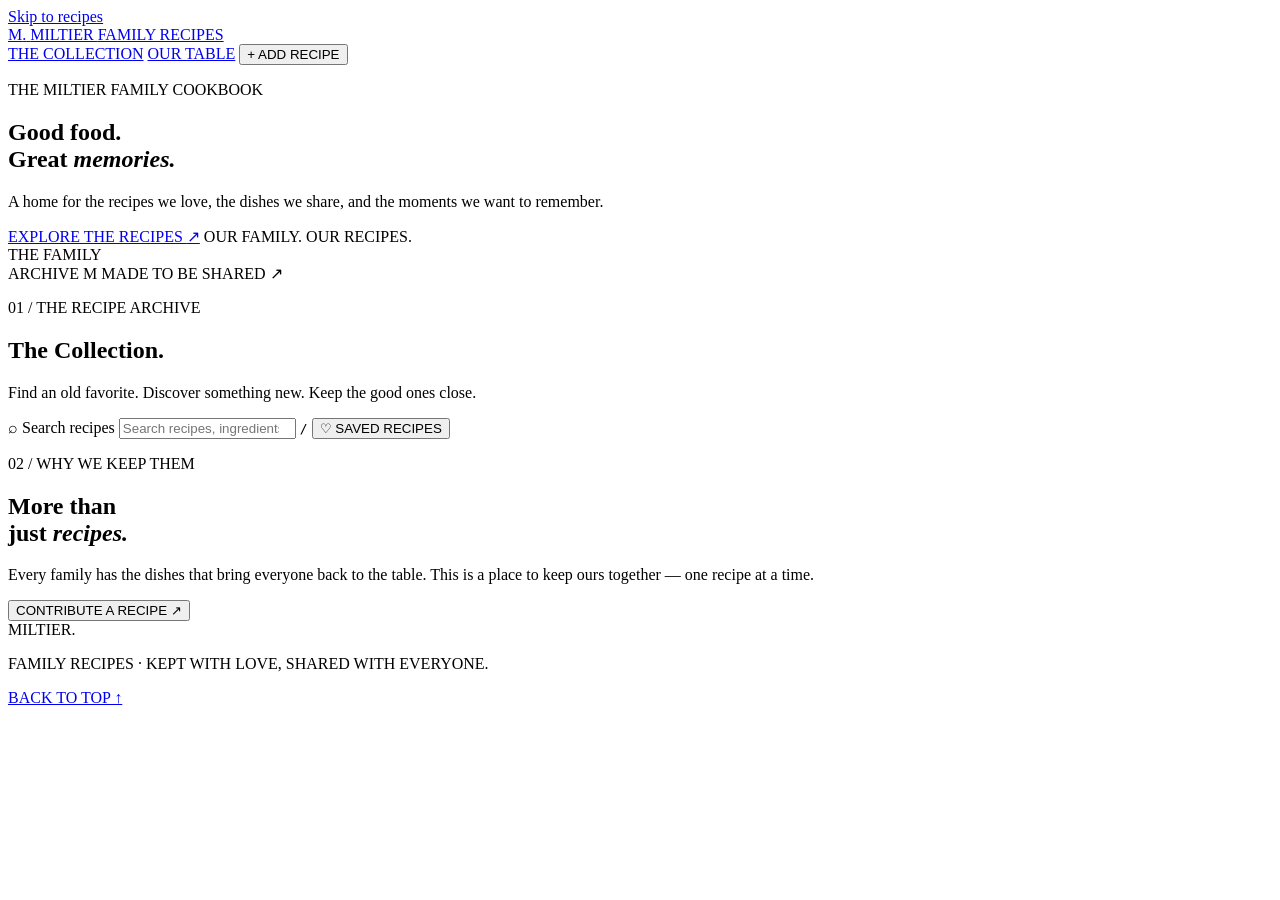
==== index.html @ 209c5bca "Add modern monochrome cookbook page" ====
<!doctype html>
<html lang="en">
<head>
  <meta charset="utf-8">
  <meta name="viewport" content="width=device-width, initial-scale=1">
  <meta name="theme-color" content="#ffffff">
  <meta name="description" content="Miltier Family Recipes — a home for the recipes worth keeping.">
  <title>Miltier Family Recipes</title>
  <link rel="icon" href="./favicon.svg" type="image/svg+xml">
  <link rel="stylesheet" href="./styles.css">
  <script src="./recipes.js" defer></script>
  <script src="./app.js" defer></script>
</head>
<body>
  <a class="skip-link" href="#collection">Skip to recipes</a>
  <header class="site-header">
    <a class="brand" href="#top" aria-label="Miltier Family Recipes home">
      <span class="brand-mark" aria-hidden="true">M<span class="brand-dot">.</span></span>
      <span class="brand-name">MILTIER <span>FAMILY RECIPES</span></span>
    </a>
    <nav aria-label="Main navigation" class="header-nav">
      <a href="#collection">THE COLLECTION</a>
      <a href="#about">OUR TABLE</a>
      <button class="button button-dark button-small" type="button" id="newRecipeButton">+ ADD RECIPE</button>
    </nav>
  </header>

  <main id="top">
    <section class="hero" aria-labelledby="heroTitle">
      <div class="hero-content">
        <p class="eyebrow"><span class="eyebrow-rule"></span> THE MILTIER FAMILY COOKBOOK</p>
        <h1 id="heroTitle">Good food.<br>Great <em>memories.</em></h1>
        <p class="hero-description">A home for the recipes we love, the dishes we share, and the moments we want to remember.</p>
        <div class="hero-actions">
          <a class="button button-dark" href="#collection">EXPLORE THE RECIPES <span aria-hidden="true">↗</span></a>
          <span class="hero-aside">OUR FAMILY. OUR RECIPES.</span>
        </div>
      </div>
      <div class="hero-art" aria-hidden="true">
        <span class="hero-art-top">THE FAMILY<br>ARCHIVE</span>
        <span class="hero-monogram">M</span>
        <span class="hero-art-bottom">MADE TO BE SHARED <span>↗</span></span>
      </div>
    </section>

    <section class="collection section-wrap" id="collection" aria-labelledby="collectionTitle">
      <div class="section-intro">
        <div>
          <p class="eyebrow">01 / THE RECIPE ARCHIVE</p>
          <h2 id="collectionTitle">The Collection<span class="heading-period">.</span></h2>
        </div>
        <p class="section-description">Find an old favorite. Discover something new. Keep the good ones close.</p>
      </div>
      <div class="collection-tools">
        <label class="search" for="recipeSearch">
          <span aria-hidden="true" class="search-icon">⌕</span>
          <span class="sr-only">Search recipes</span>
          <input id="recipeSearch" type="search" placeholder="Search recipes, ingredients, or family names…" autocomplete="off">
          <kbd class="search-hint" aria-hidden="true">/</kbd>
        </label>
        <button class="button button-outline" id="favoritesToggle" type="button" aria-pressed="false">♡ SAVED RECIPES</button>
      </div>
      <div class="filter-row">
        <div id="categoryFilters" class="category-filters" role="group" aria-label="Filter by category"></div>
        <p id="resultCount" class="result-count" aria-live="polite"></p>
      </div>
      <div id="recipeGrid" class="recipe-grid" aria-live="polite"></div>
      <div class="empty-state" id="emptyState" hidden>
        <span aria-hidden="true" class="empty-icon">✳</span>
        <h3 id="emptyTitle">The story starts here.</h3>
        <p id="emptyMessage">The collection is ready for your family's first recipe.</p>
        <button id="emptyAction" class="button button-dark" type="button">ADD A FAMILY RECIPE <span aria-hidden="true">↗</span></button>
      </div>
    </section>

    <section class="about" id="about" aria-labelledby="aboutTitle">
      <div class="section-wrap about-inner">
        <div><p class="eyebrow">02 / WHY WE KEEP THEM</p><h2 id="aboutTitle">More than<br>just <em>recipes.</em></h2></div>
        <div class="about-copy"><p>Every family has the dishes that bring everyone back to the table. This is a place to keep ours together — one recipe at a time.</p><button class="text-link" type="button" id="aboutAddButton">CONTRIBUTE A RECIPE <span aria-hidden="true">↗</span></button></div>
      </div>
    </section>
  </main>

  <footer class="site-footer">
    <div class="footer-brand">MILTIER<span>.</span></div>
    <p>FAMILY RECIPES · KEPT WITH LOVE, SHARED WITH EVERYONE.</p>
    <a href="#top">BACK TO TOP ↑</a>
  </footer>

  <dialog class="recipe-dialog" id="recipeDialog" aria-labelledby="detailTitle">
    <div class="dialog-shell">
      <div class="dialog-toolbar"><span class="eyebrow">FROM THE FAMILY COLLECTION</span><button class="icon-button" id="closeRecipeButton" type="button" aria-label="Close recipe">✕</button></div>
      <div id="recipeDetail"></div>
    </div>
  </dialog>

  <dialog class="recipe-dialog editor-dialog" id="editorDialog" aria-labelledby="editorTitle">
    <div class="dialog-shell">
      <div class="dialog-toolbar"><span class="eyebrow">ADD TO THE COLLECTION</span><button class="icon-button" id="closeEditorButton" type="button" aria-label="Close editor">✕</button></div>
      <div class="editor-heading">
        <h2 id="editorTitle">Your family recipe<span class="heading-period">.</span></h2>
        <p>Create a recipe draft on this device. Download the updated recipes.js file to add it to the website through GitHub.</p>
      </div>
      <form id="recipeForm" class="recipe-form">
        <div class="form-grid">
          <label class="field wide">RECIPE NAME <input name="title" required maxlength="120" placeholder="e.g. Sunday Pot Roast"></label>
          <label class="field">CATEGORY <select name="category" required>
            <option>Mains</option><option>Sides</option><option>Appetizers</option><option>Breakfast</option><option>Desserts</option><option>Holiday</option>
          </select></label>
          <label class="field">RECIPE FROM <input name="createdBy" placeholder="Who shared this?" required maxlength="100"></label>
          <label class="field">SERVINGS <input name="servings" type="number" min="1" max="1000" step="1" value="4" required></label>
          <label class="field">TIME <input name="time" maxlength="60" placeholder="e.g. 45 minutes"></label>
          <label class="field wide">FAMILY STORY (OPTIONAL) <textarea name="story" rows="3" placeholder="A memory about this recipe — only if you want to share one."></textarea></label>
          <label class="field wide">INGREDIENTS — ONE PER LINE <span class="field-help">Use quantity | unit | ingredient. Example: 0.5 | cup | sugar or 2 | | eggs. For “to taste,” leave quantity blank.</span><textarea name="ingredients" required rows="6" placeholder="1 | lb | ground beef&#10;0.5 | cup | breadcrumbs&#10;2 | | eggs"></textarea></label>
          <label class="field wide">DIRECTIONS — ONE STEP PER LINE <span class="field-help">Write steps without amounts so servings can scale.</span><textarea name="steps" required rows="5" placeholder="Preheat the oven.&#10;Mix the ingredients.&#10;Bake until done."></textarea></label>
          <label class="field wide">SWAPS (OPTIONAL, ONE PER LINE) <textarea name="swaps" rows="2"></textarea></label>
          <label class="field wide">EXTRAS (OPTIONAL, ONE PER LINE) <textarea name="extras" rows="2"></textarea></label>
          <label class="field wide">PAIRING IDEAS (OPTIONAL, ONE PER LINE) <textarea name="pairIdeas" rows="2"></textarea></label>
          <label class="field wide">TAGS (OPTIONAL, COMMA-SEPARATED) <input name="tags" placeholder="family, chicken, comfort-food"></label>
        </div>
        <p class="form-notice" id="editorStatus" role="status" aria-live="polite"></p>
        <div class="form-actions">
          <button class="button button-dark" type="submit">SAVE ON THIS DEVICE ↗</button>
          <button class="button button-outline" type="button" id="downloadRecipesButton">DOWNLOAD RECIPES.JS ↓</button>
        </div>
      </form>
    </div>
  </dialog>
</body>
</html>
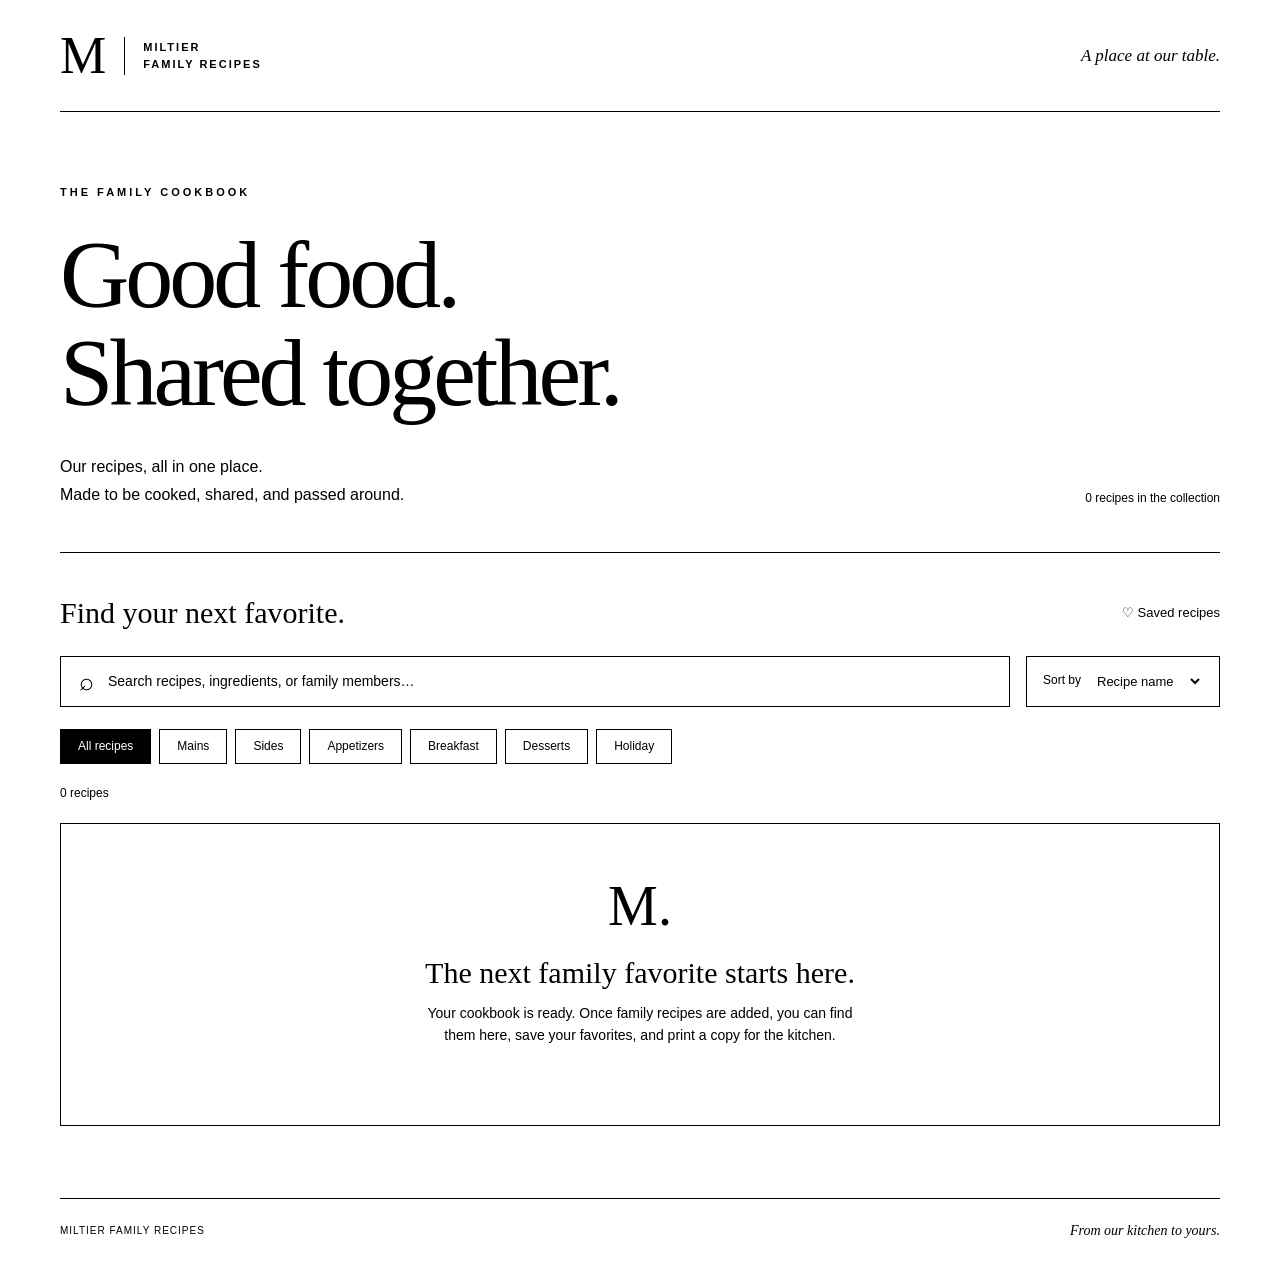
==== commit e7b4678c: "Add black-and-white cookbook and Google Apps Script source" ====
--- a/index.html
+++ b/index.html
@@ -2,129 +2,29 @@
 <html lang="en">
 <head>
   <meta charset="utf-8">
-  <meta name="viewport" content="width=device-width, initial-scale=1">
+  <meta name="viewport" content="width=device-width,initial-scale=1">
   <meta name="theme-color" content="#ffffff">
-  <meta name="description" content="Miltier Family Recipes — a home for the recipes worth keeping.">
+  <meta name="description" content="The Miltier family cookbook. Find, save, scale, and print the recipes you love.">
   <title>Miltier Family Recipes</title>
-  <link rel="icon" href="./favicon.svg" type="image/svg+xml">
-  <link rel="stylesheet" href="./styles.css">
-  <script src="./recipes.js" defer></script>
-  <script src="./app.js" defer></script>
+  <link rel="stylesheet" href="styles.css">
+  <script src="recipes.js" defer></script>
+  <script src="app.js" defer></script>
 </head>
 <body>
-  <a class="skip-link" href="#collection">Skip to recipes</a>
-  <header class="site-header">
-    <a class="brand" href="#top" aria-label="Miltier Family Recipes home">
-      <span class="brand-mark" aria-hidden="true">M<span class="brand-dot">.</span></span>
-      <span class="brand-name">MILTIER <span>FAMILY RECIPES</span></span>
-    </a>
-    <nav aria-label="Main navigation" class="header-nav">
-      <a href="#collection">THE COLLECTION</a>
-      <a href="#about">OUR TABLE</a>
-      <button class="button button-dark button-small" type="button" id="newRecipeButton">+ ADD RECIPE</button>
-    </nav>
-  </header>
-
-  <main id="top">
-    <section class="hero" aria-labelledby="heroTitle">
-      <div class="hero-content">
-        <p class="eyebrow"><span class="eyebrow-rule"></span> THE MILTIER FAMILY COOKBOOK</p>
-        <h1 id="heroTitle">Good food.<br>Great <em>memories.</em></h1>
-        <p class="hero-description">A home for the recipes we love, the dishes we share, and the moments we want to remember.</p>
-        <div class="hero-actions">
-          <a class="button button-dark" href="#collection">EXPLORE THE RECIPES <span aria-hidden="true">↗</span></a>
-          <span class="hero-aside">OUR FAMILY. OUR RECIPES.</span>
-        </div>
-      </div>
-      <div class="hero-art" aria-hidden="true">
-        <span class="hero-art-top">THE FAMILY<br>ARCHIVE</span>
-        <span class="hero-monogram">M</span>
-        <span class="hero-art-bottom">MADE TO BE SHARED <span>↗</span></span>
-      </div>
-    </section>
-
-    <section class="collection section-wrap" id="collection" aria-labelledby="collectionTitle">
-      <div class="section-intro">
-        <div>
-          <p class="eyebrow">01 / THE RECIPE ARCHIVE</p>
-          <h2 id="collectionTitle">The Collection<span class="heading-period">.</span></h2>
-        </div>
-        <p class="section-description">Find an old favorite. Discover something new. Keep the good ones close.</p>
-      </div>
-      <div class="collection-tools">
-        <label class="search" for="recipeSearch">
-          <span aria-hidden="true" class="search-icon">⌕</span>
-          <span class="sr-only">Search recipes</span>
-          <input id="recipeSearch" type="search" placeholder="Search recipes, ingredients, or family names…" autocomplete="off">
-          <kbd class="search-hint" aria-hidden="true">/</kbd>
-        </label>
-        <button class="button button-outline" id="favoritesToggle" type="button" aria-pressed="false">♡ SAVED RECIPES</button>
-      </div>
-      <div class="filter-row">
-        <div id="categoryFilters" class="category-filters" role="group" aria-label="Filter by category"></div>
-        <p id="resultCount" class="result-count" aria-live="polite"></p>
-      </div>
-      <div id="recipeGrid" class="recipe-grid" aria-live="polite"></div>
-      <div class="empty-state" id="emptyState" hidden>
-        <span aria-hidden="true" class="empty-icon">✳</span>
-        <h3 id="emptyTitle">The story starts here.</h3>
-        <p id="emptyMessage">The collection is ready for your family's first recipe.</p>
-        <button id="emptyAction" class="button button-dark" type="button">ADD A FAMILY RECIPE <span aria-hidden="true">↗</span></button>
-      </div>
-    </section>
-
-    <section class="about" id="about" aria-labelledby="aboutTitle">
-      <div class="section-wrap about-inner">
-        <div><p class="eyebrow">02 / WHY WE KEEP THEM</p><h2 id="aboutTitle">More than<br>just <em>recipes.</em></h2></div>
-        <div class="about-copy"><p>Every family has the dishes that bring everyone back to the table. This is a place to keep ours together — one recipe at a time.</p><button class="text-link" type="button" id="aboutAddButton">CONTRIBUTE A RECIPE <span aria-hidden="true">↗</span></button></div>
-      </div>
+  <a class="skip" href="#recipes">Skip to recipes</a>
+  <header class="site-header"><a class="brand" href="./" aria-label="Miltier Family Recipes home">M<span class="brand-rule"></span><span>MILTIER<br>FAMILY RECIPES</span></a><span class="header-note">A place at our table.</span></header>
+  <main>
+    <section class="intro" aria-labelledby="page-title"><p class="eyebrow">THE FAMILY COOKBOOK</p><h1 id="page-title">Good food.<br>Shared together.</h1><div class="intro-bottom"><p>Our recipes, all in one place.<br>Made to be cooked, shared, and passed around.</p><span class="collection-count" id="total-count">0 recipes in the collection</span></div></section>
+    <section id="recipes" class="collection" aria-label="Recipe collection">
+      <div class="collection-heading"><h2>Find your next favorite.</h2><button id="favorites" class="text-button" aria-pressed="false">♡ Saved recipes</button></div>
+      <div class="search-row"><label class="search"><span aria-hidden="true">⌕</span><span class="sr-only">Search recipes, ingredients, or family members</span><input id="search" type="search" placeholder="Search recipes, ingredients, or family members…" autocomplete="off"></label><label class="sort"><span>Sort by</span><select id="sort"><option value="title">Recipe name</option><option value="source">Family member</option></select></label></div>
+      <div class="categories" role="group" aria-label="Filter by category"></div>
+      <p id="result-count" class="result-count" role="status" aria-live="polite"></p>
+      <div id="recipe-grid" class="recipe-grid"></div>
+      <div id="empty" class="empty" hidden><span class="empty-mark" aria-hidden="true">M.</span><h3 id="empty-title"></h3><p id="empty-message"></p><button id="clear-filters" class="button" hidden>Clear filters</button></div>
     </section>
   </main>
-
-  <footer class="site-footer">
-    <div class="footer-brand">MILTIER<span>.</span></div>
-    <p>FAMILY RECIPES · KEPT WITH LOVE, SHARED WITH EVERYONE.</p>
-    <a href="#top">BACK TO TOP ↑</a>
-  </footer>
-
-  <dialog class="recipe-dialog" id="recipeDialog" aria-labelledby="detailTitle">
-    <div class="dialog-shell">
-      <div class="dialog-toolbar"><span class="eyebrow">FROM THE FAMILY COLLECTION</span><button class="icon-button" id="closeRecipeButton" type="button" aria-label="Close recipe">✕</button></div>
-      <div id="recipeDetail"></div>
-    </div>
-  </dialog>
-
-  <dialog class="recipe-dialog editor-dialog" id="editorDialog" aria-labelledby="editorTitle">
-    <div class="dialog-shell">
-      <div class="dialog-toolbar"><span class="eyebrow">ADD TO THE COLLECTION</span><button class="icon-button" id="closeEditorButton" type="button" aria-label="Close editor">✕</button></div>
-      <div class="editor-heading">
-        <h2 id="editorTitle">Your family recipe<span class="heading-period">.</span></h2>
-        <p>Create a recipe draft on this device. Download the updated recipes.js file to add it to the website through GitHub.</p>
-      </div>
-      <form id="recipeForm" class="recipe-form">
-        <div class="form-grid">
-          <label class="field wide">RECIPE NAME <input name="title" required maxlength="120" placeholder="e.g. Sunday Pot Roast"></label>
-          <label class="field">CATEGORY <select name="category" required>
-            <option>Mains</option><option>Sides</option><option>Appetizers</option><option>Breakfast</option><option>Desserts</option><option>Holiday</option>
-          </select></label>
-          <label class="field">RECIPE FROM <input name="createdBy" placeholder="Who shared this?" required maxlength="100"></label>
-          <label class="field">SERVINGS <input name="servings" type="number" min="1" max="1000" step="1" value="4" required></label>
-          <label class="field">TIME <input name="time" maxlength="60" placeholder="e.g. 45 minutes"></label>
-          <label class="field wide">FAMILY STORY (OPTIONAL) <textarea name="story" rows="3" placeholder="A memory about this recipe — only if you want to share one."></textarea></label>
-          <label class="field wide">INGREDIENTS — ONE PER LINE <span class="field-help">Use quantity | unit | ingredient. Example: 0.5 | cup | sugar or 2 | | eggs. For “to taste,” leave quantity blank.</span><textarea name="ingredients" required rows="6" placeholder="1 | lb | ground beef&#10;0.5 | cup | breadcrumbs&#10;2 | | eggs"></textarea></label>
-          <label class="field wide">DIRECTIONS — ONE STEP PER LINE <span class="field-help">Write steps without amounts so servings can scale.</span><textarea name="steps" required rows="5" placeholder="Preheat the oven.&#10;Mix the ingredients.&#10;Bake until done."></textarea></label>
-          <label class="field wide">SWAPS (OPTIONAL, ONE PER LINE) <textarea name="swaps" rows="2"></textarea></label>
-          <label class="field wide">EXTRAS (OPTIONAL, ONE PER LINE) <textarea name="extras" rows="2"></textarea></label>
-          <label class="field wide">PAIRING IDEAS (OPTIONAL, ONE PER LINE) <textarea name="pairIdeas" rows="2"></textarea></label>
-          <label class="field wide">TAGS (OPTIONAL, COMMA-SEPARATED) <input name="tags" placeholder="family, chicken, comfort-food"></label>
-        </div>
-        <p class="form-notice" id="editorStatus" role="status" aria-live="polite"></p>
-        <div class="form-actions">
-          <button class="button button-dark" type="submit">SAVE ON THIS DEVICE ↗</button>
-          <button class="button button-outline" type="button" id="downloadRecipesButton">DOWNLOAD RECIPES.JS ↓</button>
-        </div>
-      </form>
-    </div>
-  </dialog>
+  <footer><span>MILTIER FAMILY RECIPES</span><span>From our kitchen to yours.</span></footer>
+  <dialog id="recipe-dialog" aria-labelledby="recipe-title"><div class="dialog-toolbar"><button id="close-recipe" class="text-button">← Back to recipes</button><button id="print-recipe" class="button">Print recipe</button></div><article id="recipe-detail"></article></dialog>
 </body>
-</html>+</html>
--- a/styles.css
+++ b/styles.css
@@ -0,0 +1,4 @@
+*{box-sizing:border-box}html{scroll-behavior:smooth}body{margin:0;background:#fff;color:#000;font-family:Arial,Helvetica,sans-serif;font-size:16px;line-height:1.6}button,input,select{font:inherit;color:inherit}button,a,input,select{-webkit-tap-highlight-color:transparent}button{cursor:pointer}a{color:inherit}button:focus-visible,a:focus-visible,input:focus-visible,select:focus-visible{outline:2px solid #000;outline-offset:5px}button{background:#fff}button:disabled{cursor:default}button:hover{ text-decoration:underline}h1,h2,h3,p{margin-top:0}.site-header,main,footer{width:min(1160px,calc(100% - 80px));margin:auto}.site-header{min-height:112px;display:flex;align-items:center;justify-content:space-between;border-bottom:1px solid #000}.brand{display:flex;align-items:center;gap:18px;text-decoration:none;font:52px Georgia,serif}.brand span:last-child{font:700 11px/1.5 Arial,sans-serif;letter-spacing:2px}.brand-rule{height:38px;width:1px;background:#000}.header-note{font:italic 17px Georgia,serif}.intro{padding:72px 0 44px;border-bottom:1px solid #000}.eyebrow{font-size:11px;letter-spacing:3px;font-weight:700;margin-bottom:24px}h1{font:clamp(54px,7.7vw,96px)/1.02 Georgia,'Times New Roman',serif;letter-spacing:-4px;margin-bottom:32px}.intro-bottom{display:flex;align-items:end;justify-content:space-between;gap:24px}.intro-bottom p{margin:0;line-height:1.7}.collection-count{font-size:12px;white-space:nowrap}.collection{padding:42px 0 72px;scroll-margin-top:24px}.collection-heading{display:flex;justify-content:space-between;gap:20px;align-items:center;margin-bottom:24px}h2{font:30px/1.2 Georgia,serif;margin:0}.text-button{border:0;padding:8px 0;font-size:13px}.text-button[aria-pressed=true]{font-weight:700;text-decoration:underline}.search-row{display:flex;gap:16px}.search{border:1px solid #000;display:flex;align-items:center;flex:1;gap:12px;padding:12px 18px}.search>span:first-child{font-size:25px;line-height:1}.search input{border:0;background:#fff;width:100%;min-width:0;font-size:14px;outline-offset:1px}.search input::placeholder{color:#000;opacity:1}.sort{display:flex;gap:12px;align-items:center;border:1px solid #000;padding:8px 16px;font-size:12px}.sort select{border:0;background:#fff;font-size:13px;max-width:160px}.categories{display:flex;flex-wrap:wrap;gap:8px;margin:22px 0 20px}.category{border:1px solid #000;border-radius:0;padding:7px 17px;font-size:12px}.category[aria-pressed=true]{background:#000;color:#fff}.result-count{font-size:12px;margin:20px 0}.recipe-grid{display:grid;grid-template-columns:repeat(3,minmax(0,1fr));gap:22px}.recipe-card{border:1px solid #000;display:flex;flex-direction:column;min-height:250px;padding:24px;position:relative}.card-category{font-size:10px;letter-spacing:2px;text-transform:uppercase;margin-bottom:22px;padding-right:32px}.recipe-card h3{font:28px/1.15 Georgia,serif;margin-bottom:12px}.card-open{border:0;padding:0;background:none;text-align:left;font:inherit}.card-open:after{content:'';position:absolute;inset:0}.card-source{font-size:13px;margin-bottom:30px}.card-meta{border-top:1px solid #000;padding-top:14px;display:flex;justify-content:space-between;gap:12px;margin-top:auto;font-size:11px}.save{position:absolute;right:18px;top:16px;z-index:1;border:0;font-size:24px;padding:0 6px;line-height:1.5}.empty{border:1px solid #000;text-align:center;padding:50px 24px 58px}.empty-mark{display:block;font:56px Georgia,serif;margin-bottom:18px}.empty h3{font:30px Georgia,serif;margin-bottom:12px}.empty p{max-width:440px;margin:0 auto 20px;font-size:14px}.button{background:#000;color:#fff;border:1px solid #000;padding:10px 20px;font-size:13px}.button:hover{background:#fff;color:#000}.empty[hidden],[hidden]{display:none!important}footer{border-top:1px solid #000;padding:24px 0 36px;display:flex;justify-content:space-between;gap:20px;font-size:10px;letter-spacing:1px}footer span:last-child{font:italic 14px Georgia,serif;letter-spacing:0}.sr-only{position:absolute;width:1px;height:1px;padding:0;overflow:hidden;clip:rect(0,0,0,0)}.skip{position:absolute;top:-80px;left:20px;background:#fff;padding:12px;z-index:5}.skip:focus{top:10px}dialog{width:min(900px,calc(100% - 32px));max-height:calc(100dvh - 32px);padding:32px 44px 44px;border:1px solid #000;color:#000;background:#fff}dialog::backdrop{background:rgb(0 0 0 / 65%)}body:has(dialog[open]){overflow:hidden}.dialog-toolbar{display:flex;align-items:center;justify-content:space-between;gap:16px;border-bottom:1px solid #000;padding-bottom:18px;margin-bottom:32px}.detail-title{font:44px/1.1 Georgia,serif;margin:12px 0 18px}.detail-meta{font-size:13px}.story{border-top:1px solid #000;padding-top:20px;white-space:pre-line}.serving-control{display:flex;gap:14px;align-items:center;margin:25px 0;font-size:14px}.serving-control input{width:76px;border:1px solid #000;padding:6px 8px;background:#fff}.recipe-columns{display:grid;grid-template-columns:1fr 1.5fr;gap:40px;border-top:1px solid #000;padding-top:24px}.recipe-columns h3,.detail-extras h3{font:24px Georgia,serif}.ingredients{list-style:none;padding:0}.ingredients li{border-bottom:1px solid #000;padding:10px 0;font-size:14px}.directions{padding-left:22px;font-size:14px}.directions li{padding-left:7px;margin-bottom:18px;white-space:pre-line}.detail-extras{border-top:1px solid #000;margin-top:24px;padding-top:24px;font-size:14px}.detail-extras h3{margin-bottom:12px}.detail-extras ul{padding-left:20px}.print-servings{display:none}
+@media(max-width:760px){.site-header,main,footer{width:calc(100% - 40px)}.site-header{min-height:90px}.header-note{font-size:14px}.intro{padding-top:48px}h1{letter-spacing:-2px}.intro-bottom{align-items:start;flex-direction:column;gap:20px}.collection-heading{align-items:start}h2{font-size:26px}.search-row{flex-direction:column}.sort{align-self:flex-start}.recipe-grid{grid-template-columns:repeat(2,minmax(0,1fr))}.recipe-card{padding:20px}.recipe-card h3{font-size:25px}dialog{padding:20px}.recipe-columns{grid-template-columns:1fr;gap:20px}.detail-title{font-size:36px}}
+@media(max-width:460px){.header-note{display:none}.recipe-grid{grid-template-columns:1fr}.collection-heading{flex-direction:column;gap:8px}.category{padding:7px 12px}.brand{font-size:44px}footer{flex-direction:column;gap:8px}.dialog-toolbar .button{padding:9px 12px}.intro-bottom p{font-size:14px}}
+@media print{@page{margin:0.65in}html,body{background:#fff!important;color:#000!important;font-size:11pt}body>*{display:none!important}body>dialog[open]{display:block!important;position:static;width:100%;max-width:none;height:auto;max-height:none;margin:0;padding:0;border:0;overflow:visible}dialog::backdrop{display:none}.dialog-toolbar,.serving-control{display:none!important}.print-servings{display:block;font-size:10pt}.detail-title{font-size:28pt}.detail-meta,.ingredients li,.directions,.detail-extras{font-size:10pt}.recipe-columns{grid-template-columns:1fr 1.6fr;gap:24pt}.recipe-columns h3,.detail-extras h3{font-size:16pt}h2,h3{break-after:avoid}.ingredients li,.directions li{break-inside:avoid}a{color:#000;text-decoration:none}}
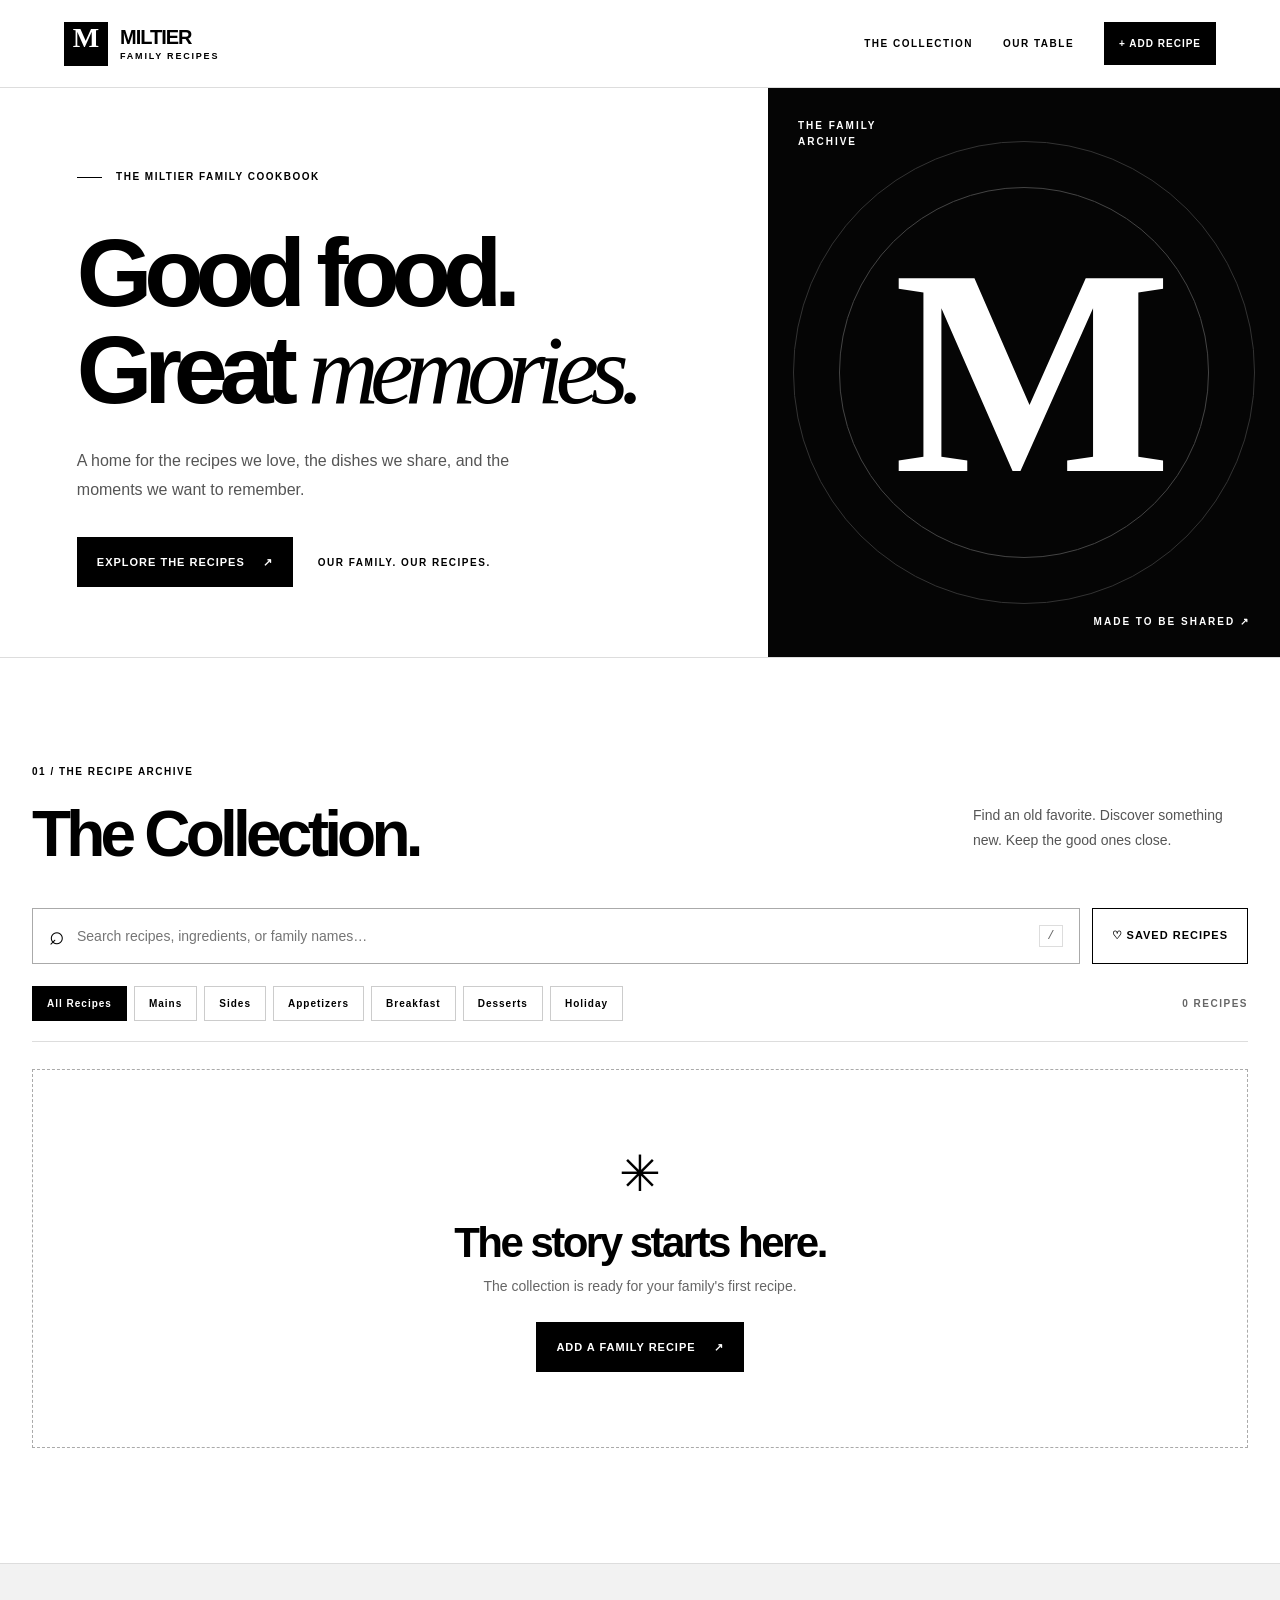
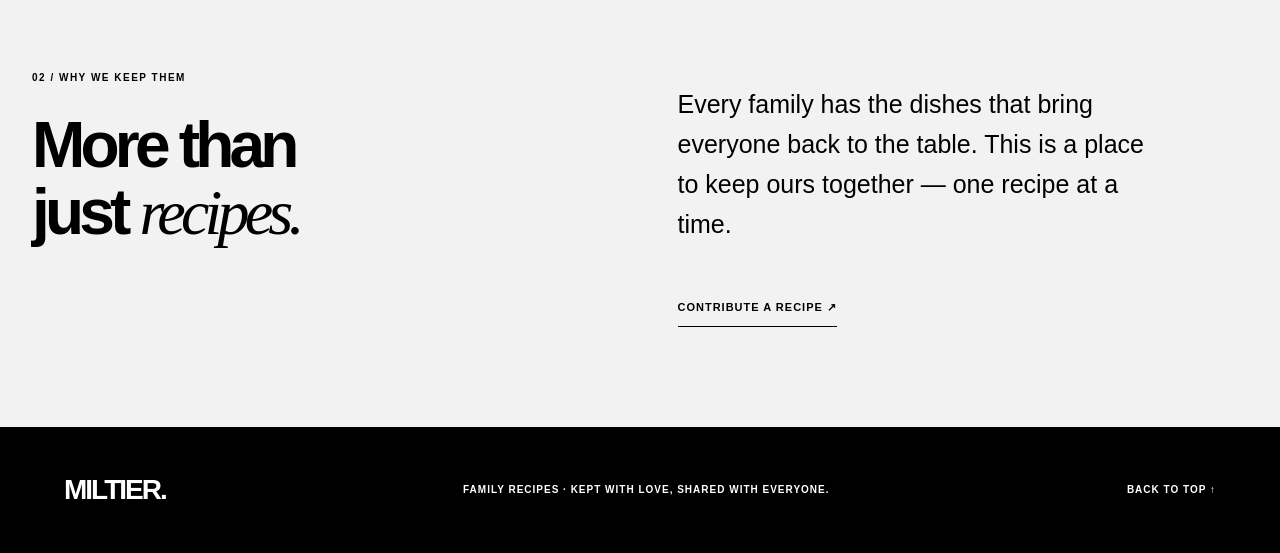
==== commit f176e7b2: "Merge df7ceb152739e57639902450a64b398d3fc3e8f6 into 39e210658732ae964e86a1f6d4d0176972f735c7" ====
--- a/index.html
+++ b/index.html
@@ -2,29 +2,129 @@
 <html lang="en">
 <head>
   <meta charset="utf-8">
-  <meta name="viewport" content="width=device-width,initial-scale=1">
+  <meta name="viewport" content="width=device-width, initial-scale=1">
   <meta name="theme-color" content="#ffffff">
-  <meta name="description" content="The Miltier family cookbook. Find, save, scale, and print the recipes you love.">
+  <meta name="description" content="Miltier Family Recipes — a home for the recipes worth keeping.">
   <title>Miltier Family Recipes</title>
-  <link rel="stylesheet" href="styles.css">
-  <script src="recipes.js" defer></script>
-  <script src="app.js" defer></script>
+  <link rel="icon" href="./favicon.svg" type="image/svg+xml">
+  <link rel="stylesheet" href="./styles.css">
+  <script src="./recipes.js" defer></script>
+  <script src="./app.js" defer></script>
 </head>
 <body>
-  <a class="skip" href="#recipes">Skip to recipes</a>
-  <header class="site-header"><a class="brand" href="./" aria-label="Miltier Family Recipes home">M<span class="brand-rule"></span><span>MILTIER<br>FAMILY RECIPES</span></a><span class="header-note">A place at our table.</span></header>
-  <main>
-    <section class="intro" aria-labelledby="page-title"><p class="eyebrow">THE FAMILY COOKBOOK</p><h1 id="page-title">Good food.<br>Shared together.</h1><div class="intro-bottom"><p>Our recipes, all in one place.<br>Made to be cooked, shared, and passed around.</p><span class="collection-count" id="total-count">0 recipes in the collection</span></div></section>
-    <section id="recipes" class="collection" aria-label="Recipe collection">
-      <div class="collection-heading"><h2>Find your next favorite.</h2><button id="favorites" class="text-button" aria-pressed="false">♡ Saved recipes</button></div>
-      <div class="search-row"><label class="search"><span aria-hidden="true">⌕</span><span class="sr-only">Search recipes, ingredients, or family members</span><input id="search" type="search" placeholder="Search recipes, ingredients, or family members…" autocomplete="off"></label><label class="sort"><span>Sort by</span><select id="sort"><option value="title">Recipe name</option><option value="source">Family member</option></select></label></div>
-      <div class="categories" role="group" aria-label="Filter by category"></div>
-      <p id="result-count" class="result-count" role="status" aria-live="polite"></p>
-      <div id="recipe-grid" class="recipe-grid"></div>
-      <div id="empty" class="empty" hidden><span class="empty-mark" aria-hidden="true">M.</span><h3 id="empty-title"></h3><p id="empty-message"></p><button id="clear-filters" class="button" hidden>Clear filters</button></div>
+  <a class="skip-link" href="#collection">Skip to recipes</a>
+  <header class="site-header">
+    <a class="brand" href="#top" aria-label="Miltier Family Recipes home">
+      <span class="brand-mark" aria-hidden="true">M<span class="brand-dot">.</span></span>
+      <span class="brand-name">MILTIER <span>FAMILY RECIPES</span></span>
+    </a>
+    <nav aria-label="Main navigation" class="header-nav">
+      <a href="#collection">THE COLLECTION</a>
+      <a href="#about">OUR TABLE</a>
+      <button class="button button-dark button-small" type="button" id="newRecipeButton">+ ADD RECIPE</button>
+    </nav>
+  </header>
+
+  <main id="top">
+    <section class="hero" aria-labelledby="heroTitle">
+      <div class="hero-content">
+        <p class="eyebrow"><span class="eyebrow-rule"></span> THE MILTIER FAMILY COOKBOOK</p>
+        <h1 id="heroTitle">Good food.<br>Great <em>memories.</em></h1>
+        <p class="hero-description">A home for the recipes we love, the dishes we share, and the moments we want to remember.</p>
+        <div class="hero-actions">
+          <a class="button button-dark" href="#collection">EXPLORE THE RECIPES <span aria-hidden="true">↗</span></a>
+          <span class="hero-aside">OUR FAMILY. OUR RECIPES.</span>
+        </div>
+      </div>
+      <div class="hero-art" aria-hidden="true">
+        <span class="hero-art-top">THE FAMILY<br>ARCHIVE</span>
+        <span class="hero-monogram">M</span>
+        <span class="hero-art-bottom">MADE TO BE SHARED <span>↗</span></span>
+      </div>
+    </section>
+
+    <section class="collection section-wrap" id="collection" aria-labelledby="collectionTitle">
+      <div class="section-intro">
+        <div>
+          <p class="eyebrow">01 / THE RECIPE ARCHIVE</p>
+          <h2 id="collectionTitle">The Collection<span class="heading-period">.</span></h2>
+        </div>
+        <p class="section-description">Find an old favorite. Discover something new. Keep the good ones close.</p>
+      </div>
+      <div class="collection-tools">
+        <label class="search" for="recipeSearch">
+          <span aria-hidden="true" class="search-icon">⌕</span>
+          <span class="sr-only">Search recipes</span>
+          <input id="recipeSearch" type="search" placeholder="Search recipes, ingredients, or family names…" autocomplete="off">
+          <kbd class="search-hint" aria-hidden="true">/</kbd>
+        </label>
+        <button class="button button-outline" id="favoritesToggle" type="button" aria-pressed="false">♡ SAVED RECIPES</button>
+      </div>
+      <div class="filter-row">
+        <div id="categoryFilters" class="category-filters" role="group" aria-label="Filter by category"></div>
+        <p id="resultCount" class="result-count" aria-live="polite"></p>
+      </div>
+      <div id="recipeGrid" class="recipe-grid" aria-live="polite"></div>
+      <div class="empty-state" id="emptyState" hidden>
+        <span aria-hidden="true" class="empty-icon">✳</span>
+        <h3 id="emptyTitle">The story starts here.</h3>
+        <p id="emptyMessage">The collection is ready for your family's first recipe.</p>
+        <button id="emptyAction" class="button button-dark" type="button">ADD A FAMILY RECIPE <span aria-hidden="true">↗</span></button>
+      </div>
+    </section>
+
+    <section class="about" id="about" aria-labelledby="aboutTitle">
+      <div class="section-wrap about-inner">
+        <div><p class="eyebrow">02 / WHY WE KEEP THEM</p><h2 id="aboutTitle">More than<br>just <em>recipes.</em></h2></div>
+        <div class="about-copy"><p>Every family has the dishes that bring everyone back to the table. This is a place to keep ours together — one recipe at a time.</p><button class="text-link" type="button" id="aboutAddButton">CONTRIBUTE A RECIPE <span aria-hidden="true">↗</span></button></div>
+      </div>
     </section>
   </main>
-  <footer><span>MILTIER FAMILY RECIPES</span><span>From our kitchen to yours.</span></footer>
-  <dialog id="recipe-dialog" aria-labelledby="recipe-title"><div class="dialog-toolbar"><button id="close-recipe" class="text-button">← Back to recipes</button><button id="print-recipe" class="button">Print recipe</button></div><article id="recipe-detail"></article></dialog>
+
+  <footer class="site-footer">
+    <div class="footer-brand">MILTIER<span>.</span></div>
+    <p>FAMILY RECIPES · KEPT WITH LOVE, SHARED WITH EVERYONE.</p>
+    <a href="#top">BACK TO TOP ↑</a>
+  </footer>
+
+  <dialog class="recipe-dialog" id="recipeDialog" aria-labelledby="detailTitle">
+    <div class="dialog-shell">
+      <div class="dialog-toolbar"><span class="eyebrow">FROM THE FAMILY COLLECTION</span><button class="icon-button" id="closeRecipeButton" type="button" aria-label="Close recipe">✕</button></div>
+      <div id="recipeDetail"></div>
+    </div>
+  </dialog>
+
+  <dialog class="recipe-dialog editor-dialog" id="editorDialog" aria-labelledby="editorTitle">
+    <div class="dialog-shell">
+      <div class="dialog-toolbar"><span class="eyebrow">ADD TO THE COLLECTION</span><button class="icon-button" id="closeEditorButton" type="button" aria-label="Close editor">✕</button></div>
+      <div class="editor-heading">
+        <h2 id="editorTitle">Your family recipe<span class="heading-period">.</span></h2>
+        <p>Create a recipe draft on this device. Download the updated recipes.js file to add it to the website through GitHub.</p>
+      </div>
+      <form id="recipeForm" class="recipe-form">
+        <div class="form-grid">
+          <label class="field wide">RECIPE NAME <input name="title" required maxlength="120" placeholder="e.g. Sunday Pot Roast"></label>
+          <label class="field">CATEGORY <select name="category" required>
+            <option>Mains</option><option>Sides</option><option>Appetizers</option><option>Breakfast</option><option>Desserts</option><option>Holiday</option>
+          </select></label>
+          <label class="field">RECIPE FROM <input name="createdBy" placeholder="Who shared this?" required maxlength="100"></label>
+          <label class="field">SERVINGS <input name="servings" type="number" min="1" max="1000" step="1" value="4" required></label>
+          <label class="field">TIME <input name="time" maxlength="60" placeholder="e.g. 45 minutes"></label>
+          <label class="field wide">FAMILY STORY (OPTIONAL) <textarea name="story" rows="3" placeholder="A memory about this recipe — only if you want to share one."></textarea></label>
+          <label class="field wide">INGREDIENTS — ONE PER LINE <span class="field-help">Use quantity | unit | ingredient. Example: 0.5 | cup | sugar or 2 | | eggs. For “to taste,” leave quantity blank.</span><textarea name="ingredients" required rows="6" placeholder="1 | lb | ground beef&#10;0.5 | cup | breadcrumbs&#10;2 | | eggs"></textarea></label>
+          <label class="field wide">DIRECTIONS — ONE STEP PER LINE <span class="field-help">Write steps without amounts so servings can scale.</span><textarea name="steps" required rows="5" placeholder="Preheat the oven.&#10;Mix the ingredients.&#10;Bake until done."></textarea></label>
+          <label class="field wide">SWAPS (OPTIONAL, ONE PER LINE) <textarea name="swaps" rows="2"></textarea></label>
+          <label class="field wide">EXTRAS (OPTIONAL, ONE PER LINE) <textarea name="extras" rows="2"></textarea></label>
+          <label class="field wide">PAIRING IDEAS (OPTIONAL, ONE PER LINE) <textarea name="pairIdeas" rows="2"></textarea></label>
+          <label class="field wide">TAGS (OPTIONAL, COMMA-SEPARATED) <input name="tags" placeholder="family, chicken, comfort-food"></label>
+        </div>
+        <p class="form-notice" id="editorStatus" role="status" aria-live="polite"></p>
+        <div class="form-actions">
+          <button class="button button-dark" type="submit">SAVE ON THIS DEVICE ↗</button>
+          <button class="button button-outline" type="button" id="downloadRecipesButton">DOWNLOAD RECIPES.JS ↓</button>
+        </div>
+      </form>
+    </div>
+  </dialog>
 </body>
-</html>
+</html>
--- a/styles.css
+++ b/styles.css
@@ -1,4 +1,5 @@
-*{box-sizing:border-box}html{scroll-behavior:smooth}body{margin:0;background:#fff;color:#000;font-family:Arial,Helvetica,sans-serif;font-size:16px;line-height:1.6}button,input,select{font:inherit;color:inherit}button,a,input,select{-webkit-tap-highlight-color:transparent}button{cursor:pointer}a{color:inherit}button:focus-visible,a:focus-visible,input:focus-visible,select:focus-visible{outline:2px solid #000;outline-offset:5px}button{background:#fff}button:disabled{cursor:default}button:hover{ text-decoration:underline}h1,h2,h3,p{margin-top:0}.site-header,main,footer{width:min(1160px,calc(100% - 80px));margin:auto}.site-header{min-height:112px;display:flex;align-items:center;justify-content:space-between;border-bottom:1px solid #000}.brand{display:flex;align-items:center;gap:18px;text-decoration:none;font:52px Georgia,serif}.brand span:last-child{font:700 11px/1.5 Arial,sans-serif;letter-spacing:2px}.brand-rule{height:38px;width:1px;background:#000}.header-note{font:italic 17px Georgia,serif}.intro{padding:72px 0 44px;border-bottom:1px solid #000}.eyebrow{font-size:11px;letter-spacing:3px;font-weight:700;margin-bottom:24px}h1{font:clamp(54px,7.7vw,96px)/1.02 Georgia,'Times New Roman',serif;letter-spacing:-4px;margin-bottom:32px}.intro-bottom{display:flex;align-items:end;justify-content:space-between;gap:24px}.intro-bottom p{margin:0;line-height:1.7}.collection-count{font-size:12px;white-space:nowrap}.collection{padding:42px 0 72px;scroll-margin-top:24px}.collection-heading{display:flex;justify-content:space-between;gap:20px;align-items:center;margin-bottom:24px}h2{font:30px/1.2 Georgia,serif;margin:0}.text-button{border:0;padding:8px 0;font-size:13px}.text-button[aria-pressed=true]{font-weight:700;text-decoration:underline}.search-row{display:flex;gap:16px}.search{border:1px solid #000;display:flex;align-items:center;flex:1;gap:12px;padding:12px 18px}.search>span:first-child{font-size:25px;line-height:1}.search input{border:0;background:#fff;width:100%;min-width:0;font-size:14px;outline-offset:1px}.search input::placeholder{color:#000;opacity:1}.sort{display:flex;gap:12px;align-items:center;border:1px solid #000;padding:8px 16px;font-size:12px}.sort select{border:0;background:#fff;font-size:13px;max-width:160px}.categories{display:flex;flex-wrap:wrap;gap:8px;margin:22px 0 20px}.category{border:1px solid #000;border-radius:0;padding:7px 17px;font-size:12px}.category[aria-pressed=true]{background:#000;color:#fff}.result-count{font-size:12px;margin:20px 0}.recipe-grid{display:grid;grid-template-columns:repeat(3,minmax(0,1fr));gap:22px}.recipe-card{border:1px solid #000;display:flex;flex-direction:column;min-height:250px;padding:24px;position:relative}.card-category{font-size:10px;letter-spacing:2px;text-transform:uppercase;margin-bottom:22px;padding-right:32px}.recipe-card h3{font:28px/1.15 Georgia,serif;margin-bottom:12px}.card-open{border:0;padding:0;background:none;text-align:left;font:inherit}.card-open:after{content:'';position:absolute;inset:0}.card-source{font-size:13px;margin-bottom:30px}.card-meta{border-top:1px solid #000;padding-top:14px;display:flex;justify-content:space-between;gap:12px;margin-top:auto;font-size:11px}.save{position:absolute;right:18px;top:16px;z-index:1;border:0;font-size:24px;padding:0 6px;line-height:1.5}.empty{border:1px solid #000;text-align:center;padding:50px 24px 58px}.empty-mark{display:block;font:56px Georgia,serif;margin-bottom:18px}.empty h3{font:30px Georgia,serif;margin-bottom:12px}.empty p{max-width:440px;margin:0 auto 20px;font-size:14px}.button{background:#000;color:#fff;border:1px solid #000;padding:10px 20px;font-size:13px}.button:hover{background:#fff;color:#000}.empty[hidden],[hidden]{display:none!important}footer{border-top:1px solid #000;padding:24px 0 36px;display:flex;justify-content:space-between;gap:20px;font-size:10px;letter-spacing:1px}footer span:last-child{font:italic 14px Georgia,serif;letter-spacing:0}.sr-only{position:absolute;width:1px;height:1px;padding:0;overflow:hidden;clip:rect(0,0,0,0)}.skip{position:absolute;top:-80px;left:20px;background:#fff;padding:12px;z-index:5}.skip:focus{top:10px}dialog{width:min(900px,calc(100% - 32px));max-height:calc(100dvh - 32px);padding:32px 44px 44px;border:1px solid #000;color:#000;background:#fff}dialog::backdrop{background:rgb(0 0 0 / 65%)}body:has(dialog[open]){overflow:hidden}.dialog-toolbar{display:flex;align-items:center;justify-content:space-between;gap:16px;border-bottom:1px solid #000;padding-bottom:18px;margin-bottom:32px}.detail-title{font:44px/1.1 Georgia,serif;margin:12px 0 18px}.detail-meta{font-size:13px}.story{border-top:1px solid #000;padding-top:20px;white-space:pre-line}.serving-control{display:flex;gap:14px;align-items:center;margin:25px 0;font-size:14px}.serving-control input{width:76px;border:1px solid #000;padding:6px 8px;background:#fff}.recipe-columns{display:grid;grid-template-columns:1fr 1.5fr;gap:40px;border-top:1px solid #000;padding-top:24px}.recipe-columns h3,.detail-extras h3{font:24px Georgia,serif}.ingredients{list-style:none;padding:0}.ingredients li{border-bottom:1px solid #000;padding:10px 0;font-size:14px}.directions{padding-left:22px;font-size:14px}.directions li{padding-left:7px;margin-bottom:18px;white-space:pre-line}.detail-extras{border-top:1px solid #000;margin-top:24px;padding-top:24px;font-size:14px}.detail-extras h3{margin-bottom:12px}.detail-extras ul{padding-left:20px}.print-servings{display:none}
-@media(max-width:760px){.site-header,main,footer{width:calc(100% - 40px)}.site-header{min-height:90px}.header-note{font-size:14px}.intro{padding-top:48px}h1{letter-spacing:-2px}.intro-bottom{align-items:start;flex-direction:column;gap:20px}.collection-heading{align-items:start}h2{font-size:26px}.search-row{flex-direction:column}.sort{align-self:flex-start}.recipe-grid{grid-template-columns:repeat(2,minmax(0,1fr))}.recipe-card{padding:20px}.recipe-card h3{font-size:25px}dialog{padding:20px}.recipe-columns{grid-template-columns:1fr;gap:20px}.detail-title{font-size:36px}}
-@media(max-width:460px){.header-note{display:none}.recipe-grid{grid-template-columns:1fr}.collection-heading{flex-direction:column;gap:8px}.category{padding:7px 12px}.brand{font-size:44px}footer{flex-direction:column;gap:8px}.dialog-toolbar .button{padding:9px 12px}.intro-bottom p{font-size:14px}}
-@media print{@page{margin:0.65in}html,body{background:#fff!important;color:#000!important;font-size:11pt}body>*{display:none!important}body>dialog[open]{display:block!important;position:static;width:100%;max-width:none;height:auto;max-height:none;margin:0;padding:0;border:0;overflow:visible}dialog::backdrop{display:none}.dialog-toolbar,.serving-control{display:none!important}.print-servings{display:block;font-size:10pt}.detail-title{font-size:28pt}.detail-meta,.ingredients li,.directions,.detail-extras{font-size:10pt}.recipe-columns{grid-template-columns:1fr 1.6fr;gap:24pt}.recipe-columns h3,.detail-extras h3{font-size:16pt}h2,h3{break-after:avoid}.ingredients li,.directions li{break-inside:avoid}a{color:#000;text-decoration:none}}
+:root{color-scheme:light;font-family:Arial,Helvetica,sans-serif;color:#000;background:#fff}*{box-sizing:border-box}html{scroll-behavior:smooth}body{margin:0}a{color:inherit;text-decoration:none}button,input,select,textarea{font:inherit}button{cursor:pointer}:focus-visible{outline:3px solid #000;outline-offset:3px}[hidden]{display:none!important}.sr-only{position:absolute;width:1px;height:1px;padding:0;margin:-1px;overflow:hidden;clip:rect(0,0,0,0)}.skip-link{position:absolute;top:-100px;left:16px;background:#000;color:#fff;padding:12px;z-index:99}.skip-link:focus{top:10px}.site-header{display:flex;justify-content:space-between;align-items:center;gap:20px;padding:16px 5vw;min-height:88px;border-bottom:1px solid #ddd}.brand{display:flex;align-items:center;gap:12px}.brand-mark{display:grid;place-items:center;width:44px;height:44px;background:#000;color:#fff;font:700 28px Georgia,serif}.brand-dot{margin-left:-4px}.brand-name{display:flex;flex-direction:column;font-size:20px;line-height:1;font-weight:900;letter-spacing:-1px}.brand-name span{font-size:9px;letter-spacing:1.8px;margin-top:5px}.header-nav{display:flex;align-items:center;gap:30px}.header-nav>a,.eyebrow,.hero-aside,.result-count{font-size:10px;letter-spacing:1.5px;font-weight:800}.button{display:inline-flex;align-items:center;justify-content:center;gap:18px;min-height:50px;padding:13px 19px;border:1px solid #000;background:#fff;color:#000;font-size:11px;font-weight:800;letter-spacing:1px;text-align:center}.button:hover{background:#eee}.button-dark{background:#000;color:#fff}.button-dark:hover{background:#333}.button-small{min-height:43px;padding:11px 14px;font-size:10px}.eyebrow{line-height:1.8}.eyebrow-rule{display:inline-block;width:25px;height:1px;background:#000;margin-right:10px;vertical-align:middle}.hero{display:grid;grid-template-columns:1.2fr .8fr;min-height:570px;border-bottom:1px solid #ddd}.hero-content{display:flex;flex-direction:column;align-items:flex-start;justify-content:center;padding:65px 6vw}.hero h1{font-size:clamp(56px,7.6vw,118px);line-height:1;letter-spacing:-.085em;margin:28px 0;font-weight:900}.hero h1 em,.about h2 em{font-family:Georgia,serif;font-weight:400}.hero-description{font-size:16px;color:#555;line-height:1.8;max-width:440px;margin:0}.hero-actions{display:flex;align-items:center;flex-wrap:wrap;gap:25px;margin-top:32px}.hero-art{position:relative;display:grid;place-items:center;background:#050505;color:#fff;overflow:hidden}.hero-art:before,.hero-art:after{content:"";position:absolute;border:1px solid #444;width:72%;aspect-ratio:1;border-radius:50%}.hero-art:after{width:90%;border-color:#333}.hero-monogram{position:relative;z-index:1;font:700 clamp(140px,23vw,340px)/1 Georgia,serif;letter-spacing:-.14em;transform:translateX(-12px)}.hero-art-top,.hero-art-bottom{position:absolute;z-index:2;font-size:10px;font-weight:700;letter-spacing:2px}.hero-art-top{top:30px;left:30px;line-height:1.6}.hero-art-bottom{right:30px;bottom:30px}.section-wrap{max-width:1280px;margin:auto;padding-left:32px;padding-right:32px}.collection{padding-top:105px;padding-bottom:115px}.section-intro{display:flex;justify-content:space-between;align-items:flex-end;gap:30px;margin-bottom:40px}.section-intro .eyebrow{margin:0 0 20px}h2{font-size:clamp(42px,5vw,75px);letter-spacing:-.075em;line-height:1.04;margin:0}.section-description{max-width:275px;font-size:14px;line-height:1.8;color:#555}.collection-tools{display:flex;gap:12px;margin-bottom:22px}.search{display:flex;align-items:center;gap:12px;flex:1;min-width:0;border:1px solid #aaa;padding:0 16px;min-height:56px}.search-icon{font-size:26px}.search input{border:0;outline:0!important;min-width:0;flex:1;padding:13px 0;font-size:14px}.search-hint{border:1px solid #ddd;color:#666;padding:3px 7px;font-size:12px}.filter-row{display:flex;align-items:center;justify-content:space-between;gap:20px;border-bottom:1px solid #ddd;padding-bottom:20px;margin-bottom:27px}.category-filters{display:flex;flex-wrap:wrap;gap:7px}.filter-button{border:1px solid #ccc;background:#fff;padding:11px 14px;font-size:10px;letter-spacing:1px;font-weight:800}.filter-button[aria-pressed=true]{background:#000;color:#fff;border-color:#000}.result-count{color:#666;white-space:nowrap}.recipe-grid{display:grid;grid-template-columns:repeat(3,minmax(0,1fr));gap:18px}.recipe-card{display:flex;flex-direction:column;border:1px solid #ddd;min-width:0}.card-open{display:flex;flex-direction:column;flex:1;background:#fff;color:#000;text-align:left;padding:0;border:0}.card-art{position:relative;display:grid;place-items:center;width:100%;aspect-ratio:1.4;background:#f2f2f2;border-bottom:1px solid #ddd;overflow:hidden}.card-art:before{content:"";position:absolute;border:1px solid #bdbdbd;border-radius:50%;width:67%;aspect-ratio:1}.card-initial{font:700 clamp(70px,10vw,140px)/1 Georgia,serif;letter-spacing:-.1em;position:relative}.card-art-number{position:absolute;left:18px;top:18px;font-size:10px;font-weight:800;letter-spacing:1px}.card-art-corner{position:absolute;right:18px;bottom:18px;font-size:20px}.card-copy{display:flex;flex-direction:column;flex:1;padding:22px;width:100%}.card-category{font-size:10px;color:#666;letter-spacing:1.5px;font-weight:800}.card-title{font-size:clamp(22px,2.5vw,32px);letter-spacing:-.055em;font-weight:900;line-height:1.1;margin:16px 0 24px;overflow-wrap:anywhere}.card-meta{margin-top:auto;padding-top:16px;border-top:1px solid #ddd;color:#666;display:flex;justify-content:space-between;gap:10px;font-size:11px}.card-open:hover .card-title{text-decoration:underline}.card-bottom{display:grid;grid-template-columns:1fr 52px;min-height:51px;border-top:1px solid #ddd}.card-footer{align-self:center;padding-left:22px;font-size:10px;letter-spacing:1px;font-weight:800;color:#555}.card-favorite{border:0;border-left:1px solid #ddd;background:#fff;font-size:23px}.card-favorite:hover{background:#eee}.empty-state{display:flex;flex-direction:column;align-items:center;text-align:center;border:1px dashed #aaa;padding:75px 22px}.empty-icon{font-size:50px}.empty-state h3{font-size:clamp(28px,4vw,42px);letter-spacing:-.06em;margin:16px 0 8px}.empty-state p{color:#666;line-height:1.7;font-size:14px;margin:0 0 24px}.about{background:#f2f2f2;border-top:1px solid #ddd}.about-inner{display:grid;grid-template-columns:1fr 1fr;gap:75px;padding-top:95px;padding-bottom:100px}.about h2{margin-top:25px}.about-copy{display:flex;flex-direction:column;justify-content:flex-end;align-items:flex-start;gap:20px}.about-copy p{max-width:470px;font-size:clamp(19px,2.2vw,25px);line-height:1.6}.text-link{background:transparent;border:0;border-bottom:1px solid #000;padding:12px 0;font-size:11px;font-weight:800;letter-spacing:1px}.site-footer{display:flex;justify-content:space-between;align-items:center;gap:20px;background:#000;color:#fff;padding:45px 5vw}.footer-brand{font-size:28px;font-weight:900;letter-spacing:-2px}.site-footer p,.site-footer a{font-size:10px;letter-spacing:1px;font-weight:700;line-height:1.6}.recipe-dialog{border:1px solid #000;border-radius:0;padding:0;width:min(850px,calc(100% - 24px));max-height:92dvh;max-width:850px;color:#000;background:#fff}.recipe-dialog::backdrop{background:#000b}.dialog-shell{padding:25px clamp(20px,4vw,48px) 40px}.dialog-toolbar{display:flex;align-items:center;justify-content:space-between;gap:14px;padding-bottom:16px;border-bottom:1px solid #ddd}.icon-button{width:42px;height:42px;background:#fff;color:#000;border:1px solid #000;font-size:20px}.icon-button:hover{background:#000;color:#fff}.detail-category{margin:28px 0 12px;font-size:10px;color:#666;font-weight:800;letter-spacing:2px}.detail-title{font-size:clamp(40px,6vw,69px);letter-spacing:-.07em;line-height:1.05;margin:0 0 16px}.detail-byline{font-size:14px;color:#666;line-height:1.6}.detail-meta{display:flex;flex-wrap:wrap;align-items:center;gap:16px;border-block:1px solid #ddd;padding:18px 0;margin:25px 0;font-size:11px;font-weight:800;letter-spacing:.5px}.serving-control{display:flex;align-items:center;gap:9px}.serving-control button{height:32px;width:32px;background:#fff;border:1px solid #000;font-size:20px}.serving-control output{min-width:28px;text-align:center;font-size:15px}.detail-story{border-left:3px solid #000;padding-left:18px;font:italic 18px/1.6 Georgia,serif;white-space:pre-wrap}.detail-columns{display:grid;grid-template-columns:.85fr 1.15fr;gap:40px}.detail-columns h3,.detail-extra h3{font-size:21px;letter-spacing:-.04em}.detail-columns ul,.detail-columns ol,.detail-extra ul{padding-left:20px;font-size:14px;line-height:1.7}.detail-columns li,.detail-extra li{margin:0 0 9px}.detail-extra{border-top:1px solid #ddd;margin-top:22px;padding-top:15px}.detail-actions{display:flex;flex-wrap:wrap;gap:10px;margin-top:25px}.editor-heading{padding:30px 0}.editor-heading h2{font-size:clamp(36px,5vw,55px)}.editor-heading p{line-height:1.7;font-size:14px;color:#555}.form-grid{display:grid;grid-template-columns:1fr 1fr;gap:18px}.field{display:flex;flex-direction:column;gap:8px;font-size:10px;font-weight:800;letter-spacing:1px}.field.wide{grid-column:1/-1}.field input,.field select,.field textarea{width:100%;min-width:0;border:1px solid #aaa;border-radius:0;padding:12px;background:#fff;color:#000;font-size:14px;letter-spacing:0;font-weight:400}.field-help{font-size:11px;font-weight:400;letter-spacing:0;line-height:1.6;color:#555}.form-notice{font-size:13px;line-height:1.6}.form-actions{display:flex;gap:10px;flex-wrap:wrap}
+@media(max-width:940px){.hero{grid-template-columns:1.3fr .7fr}.hero h1{font-size:clamp(55px,8vw,84px)}.header-nav{gap:16px}.recipe-grid{grid-template-columns:repeat(2,minmax(0,1fr))}.hero-monogram{font-size:clamp(110px,22vw,230px)}}
+@media(max-width:700px){.site-header{min-height:75px;padding:14px 20px}.header-nav>a{display:none}.brand-name{font-size:17px}.header-nav .button{font-size:9px;padding:10px}.hero{display:flex;flex-direction:column}.hero-content{padding:65px 25px}.hero h1{font-size:clamp(55px,12vw,82px)}.hero-art{min-height:245px}.hero-monogram{font-size:190px}.hero-art-top{top:20px;left:22px}.hero-art-bottom{bottom:20px;right:22px}.section-wrap{padding-left:21px;padding-right:21px}.collection{padding-top:68px;padding-bottom:75px}.section-intro{align-items:flex-start;flex-direction:column;gap:8px}.section-description{max-width:none}.collection-tools{flex-direction:column}.filter-row{align-items:flex-start;flex-direction:column;gap:12px}.recipe-grid{grid-template-columns:repeat(2,minmax(0,1fr));gap:10px}.card-copy{padding:13px}.card-title{font-size:19px}.card-art-number{top:10px;left:10px}.card-initial{font-size:75px}.card-footer{font-size:9px;padding-left:12px}.about-inner{grid-template-columns:1fr;gap:20px;padding-block:65px}.site-footer{flex-wrap:wrap;justify-content:flex-start;padding:35px 22px}.detail-columns{grid-template-columns:1fr;gap:6px}.form-grid{grid-template-columns:1fr}.field.wide{grid-column:auto}}
+@media(max-width:390px){.recipe-grid{grid-template-columns:1fr}.card-art{aspect-ratio:2}.hero-aside{display:none}}
+@media print{.site-header,.hero,.collection,.about,.site-footer,.dialog-toolbar,.detail-actions,.serving-control button{display:none!important}.recipe-dialog{position:static;border:0;max-height:none;width:100%;overflow:visible}.recipe-dialog:not([open]){display:none}.dialog-shell{padding:0}body{font-size:12pt}.detail-columns{display:grid;grid-template-columns:1fr 1.5fr}}
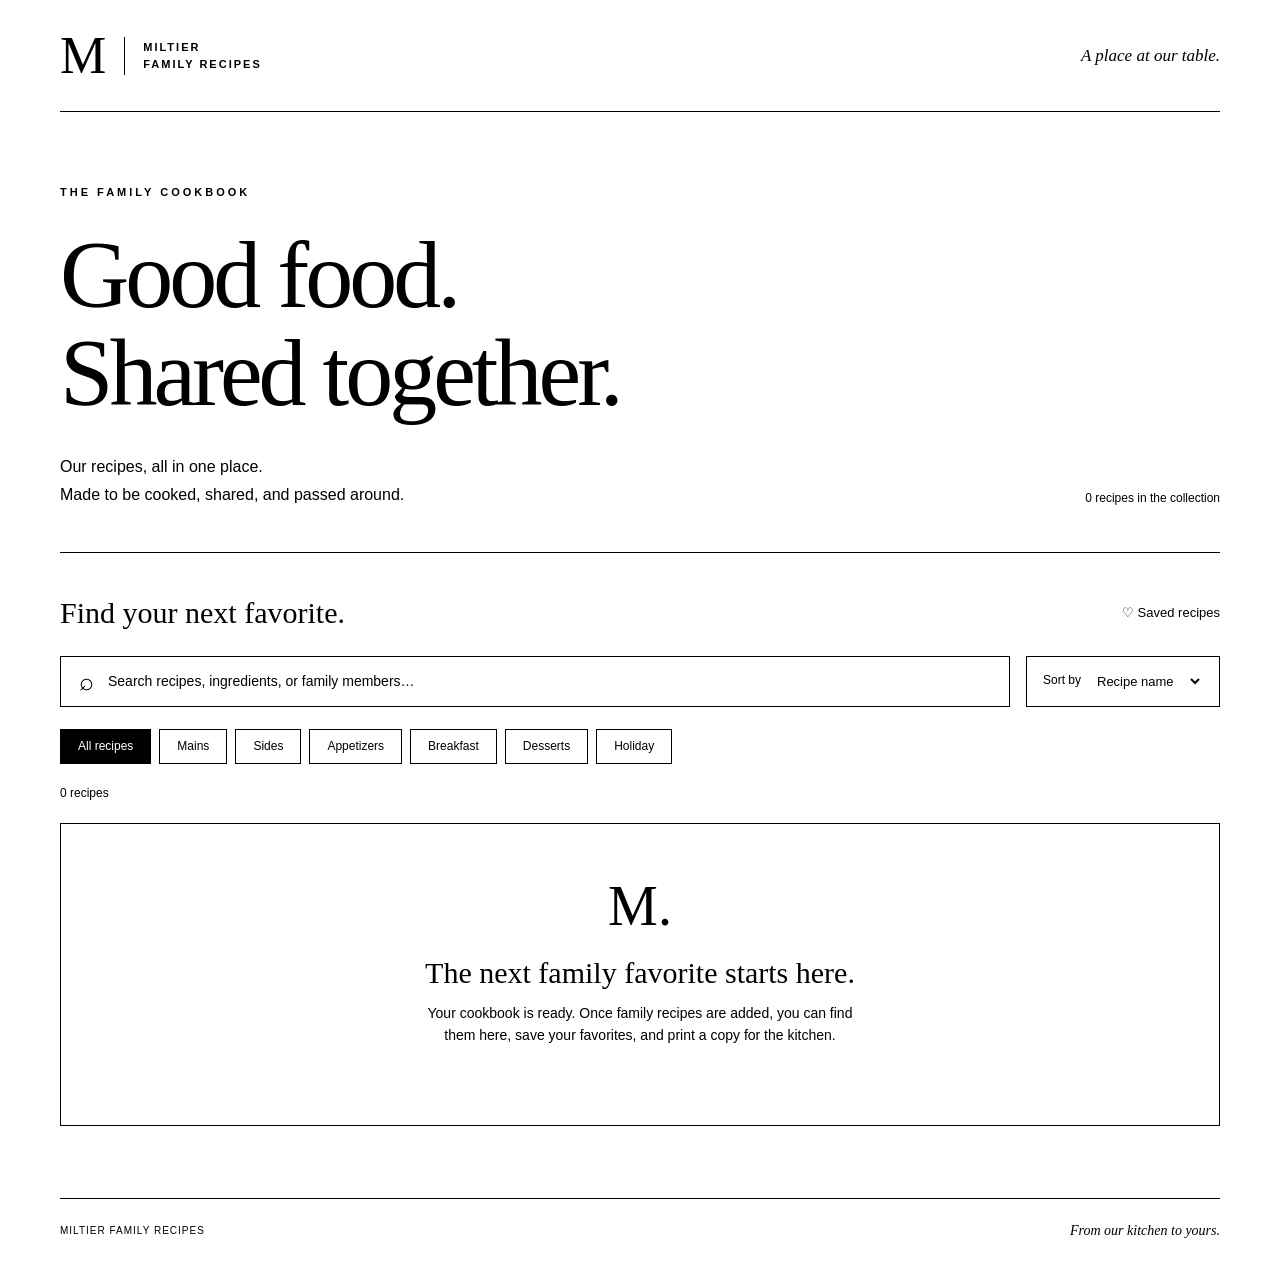
==== commit 9c86b648: "Add family cookbook and automatic Google publishing (#1) * Add black-and-white cookbook and Google A" ====
--- a/index.html
+++ b/index.html
@@ -2,129 +2,29 @@
 <html lang="en">
 <head>
   <meta charset="utf-8">
-  <meta name="viewport" content="width=device-width, initial-scale=1">
+  <meta name="viewport" content="width=device-width,initial-scale=1">
   <meta name="theme-color" content="#ffffff">
-  <meta name="description" content="Miltier Family Recipes — a home for the recipes worth keeping.">
+  <meta name="description" content="The Miltier family cookbook. Find, save, scale, and print the recipes you love.">
   <title>Miltier Family Recipes</title>
-  <link rel="icon" href="./favicon.svg" type="image/svg+xml">
-  <link rel="stylesheet" href="./styles.css">
-  <script src="./recipes.js" defer></script>
-  <script src="./app.js" defer></script>
+  <link rel="stylesheet" href="styles.css">
+  <script src="recipes.js" defer></script>
+  <script src="app.js" defer></script>
 </head>
 <body>
-  <a class="skip-link" href="#collection">Skip to recipes</a>
-  <header class="site-header">
-    <a class="brand" href="#top" aria-label="Miltier Family Recipes home">
-      <span class="brand-mark" aria-hidden="true">M<span class="brand-dot">.</span></span>
-      <span class="brand-name">MILTIER <span>FAMILY RECIPES</span></span>
-    </a>
-    <nav aria-label="Main navigation" class="header-nav">
-      <a href="#collection">THE COLLECTION</a>
-      <a href="#about">OUR TABLE</a>
-      <button class="button button-dark button-small" type="button" id="newRecipeButton">+ ADD RECIPE</button>
-    </nav>
-  </header>
-
-  <main id="top">
-    <section class="hero" aria-labelledby="heroTitle">
-      <div class="hero-content">
-        <p class="eyebrow"><span class="eyebrow-rule"></span> THE MILTIER FAMILY COOKBOOK</p>
-        <h1 id="heroTitle">Good food.<br>Great <em>memories.</em></h1>
-        <p class="hero-description">A home for the recipes we love, the dishes we share, and the moments we want to remember.</p>
-        <div class="hero-actions">
-          <a class="button button-dark" href="#collection">EXPLORE THE RECIPES <span aria-hidden="true">↗</span></a>
-          <span class="hero-aside">OUR FAMILY. OUR RECIPES.</span>
-        </div>
-      </div>
-      <div class="hero-art" aria-hidden="true">
-        <span class="hero-art-top">THE FAMILY<br>ARCHIVE</span>
-        <span class="hero-monogram">M</span>
-        <span class="hero-art-bottom">MADE TO BE SHARED <span>↗</span></span>
-      </div>
-    </section>
-
-    <section class="collection section-wrap" id="collection" aria-labelledby="collectionTitle">
-      <div class="section-intro">
-        <div>
-          <p class="eyebrow">01 / THE RECIPE ARCHIVE</p>
-          <h2 id="collectionTitle">The Collection<span class="heading-period">.</span></h2>
-        </div>
-        <p class="section-description">Find an old favorite. Discover something new. Keep the good ones close.</p>
-      </div>
-      <div class="collection-tools">
-        <label class="search" for="recipeSearch">
-          <span aria-hidden="true" class="search-icon">⌕</span>
-          <span class="sr-only">Search recipes</span>
-          <input id="recipeSearch" type="search" placeholder="Search recipes, ingredients, or family names…" autocomplete="off">
-          <kbd class="search-hint" aria-hidden="true">/</kbd>
-        </label>
-        <button class="button button-outline" id="favoritesToggle" type="button" aria-pressed="false">♡ SAVED RECIPES</button>
-      </div>
-      <div class="filter-row">
-        <div id="categoryFilters" class="category-filters" role="group" aria-label="Filter by category"></div>
-        <p id="resultCount" class="result-count" aria-live="polite"></p>
-      </div>
-      <div id="recipeGrid" class="recipe-grid" aria-live="polite"></div>
-      <div class="empty-state" id="emptyState" hidden>
-        <span aria-hidden="true" class="empty-icon">✳</span>
-        <h3 id="emptyTitle">The story starts here.</h3>
-        <p id="emptyMessage">The collection is ready for your family's first recipe.</p>
-        <button id="emptyAction" class="button button-dark" type="button">ADD A FAMILY RECIPE <span aria-hidden="true">↗</span></button>
-      </div>
-    </section>
-
-    <section class="about" id="about" aria-labelledby="aboutTitle">
-      <div class="section-wrap about-inner">
-        <div><p class="eyebrow">02 / WHY WE KEEP THEM</p><h2 id="aboutTitle">More than<br>just <em>recipes.</em></h2></div>
-        <div class="about-copy"><p>Every family has the dishes that bring everyone back to the table. This is a place to keep ours together — one recipe at a time.</p><button class="text-link" type="button" id="aboutAddButton">CONTRIBUTE A RECIPE <span aria-hidden="true">↗</span></button></div>
-      </div>
+  <a class="skip" href="#recipes">Skip to recipes</a>
+  <header class="site-header"><a class="brand" href="./" aria-label="Miltier Family Recipes home">M<span class="brand-rule"></span><span>MILTIER<br>FAMILY RECIPES</span></a><span class="header-note">A place at our table.</span></header>
+  <main>
+    <section class="intro" aria-labelledby="page-title"><p class="eyebrow">THE FAMILY COOKBOOK</p><h1 id="page-title">Good food.<br>Shared together.</h1><div class="intro-bottom"><p>Our recipes, all in one place.<br>Made to be cooked, shared, and passed around.</p><span class="collection-count" id="total-count">0 recipes in the collection</span></div></section>
+    <section id="recipes" class="collection" aria-label="Recipe collection">
+      <div class="collection-heading"><h2>Find your next favorite.</h2><button id="favorites" class="text-button" aria-pressed="false">♡ Saved recipes</button></div>
+      <div class="search-row"><label class="search"><span aria-hidden="true">⌕</span><span class="sr-only">Search recipes, ingredients, or family members</span><input id="search" type="search" placeholder="Search recipes, ingredients, or family members…" autocomplete="off"></label><label class="sort"><span>Sort by</span><select id="sort"><option value="title">Recipe name</option><option value="source">Family member</option></select></label></div>
+      <div class="categories" role="group" aria-label="Filter by category"></div>
+      <p id="result-count" class="result-count" role="status" aria-live="polite"></p>
+      <div id="recipe-grid" class="recipe-grid"></div>
+      <div id="empty" class="empty" hidden><span class="empty-mark" aria-hidden="true">M.</span><h3 id="empty-title"></h3><p id="empty-message"></p><button id="clear-filters" class="button" hidden>Clear filters</button></div>
     </section>
   </main>
-
-  <footer class="site-footer">
-    <div class="footer-brand">MILTIER<span>.</span></div>
-    <p>FAMILY RECIPES · KEPT WITH LOVE, SHARED WITH EVERYONE.</p>
-    <a href="#top">BACK TO TOP ↑</a>
-  </footer>
-
-  <dialog class="recipe-dialog" id="recipeDialog" aria-labelledby="detailTitle">
-    <div class="dialog-shell">
-      <div class="dialog-toolbar"><span class="eyebrow">FROM THE FAMILY COLLECTION</span><button class="icon-button" id="closeRecipeButton" type="button" aria-label="Close recipe">✕</button></div>
-      <div id="recipeDetail"></div>
-    </div>
-  </dialog>
-
-  <dialog class="recipe-dialog editor-dialog" id="editorDialog" aria-labelledby="editorTitle">
-    <div class="dialog-shell">
-      <div class="dialog-toolbar"><span class="eyebrow">ADD TO THE COLLECTION</span><button class="icon-button" id="closeEditorButton" type="button" aria-label="Close editor">✕</button></div>
-      <div class="editor-heading">
-        <h2 id="editorTitle">Your family recipe<span class="heading-period">.</span></h2>
-        <p>Create a recipe draft on this device. Download the updated recipes.js file to add it to the website through GitHub.</p>
-      </div>
-      <form id="recipeForm" class="recipe-form">
-        <div class="form-grid">
-          <label class="field wide">RECIPE NAME <input name="title" required maxlength="120" placeholder="e.g. Sunday Pot Roast"></label>
-          <label class="field">CATEGORY <select name="category" required>
-            <option>Mains</option><option>Sides</option><option>Appetizers</option><option>Breakfast</option><option>Desserts</option><option>Holiday</option>
-          </select></label>
-          <label class="field">RECIPE FROM <input name="createdBy" placeholder="Who shared this?" required maxlength="100"></label>
-          <label class="field">SERVINGS <input name="servings" type="number" min="1" max="1000" step="1" value="4" required></label>
-          <label class="field">TIME <input name="time" maxlength="60" placeholder="e.g. 45 minutes"></label>
-          <label class="field wide">FAMILY STORY (OPTIONAL) <textarea name="story" rows="3" placeholder="A memory about this recipe — only if you want to share one."></textarea></label>
-          <label class="field wide">INGREDIENTS — ONE PER LINE <span class="field-help">Use quantity | unit | ingredient. Example: 0.5 | cup | sugar or 2 | | eggs. For “to taste,” leave quantity blank.</span><textarea name="ingredients" required rows="6" placeholder="1 | lb | ground beef&#10;0.5 | cup | breadcrumbs&#10;2 | | eggs"></textarea></label>
-          <label class="field wide">DIRECTIONS — ONE STEP PER LINE <span class="field-help">Write steps without amounts so servings can scale.</span><textarea name="steps" required rows="5" placeholder="Preheat the oven.&#10;Mix the ingredients.&#10;Bake until done."></textarea></label>
-          <label class="field wide">SWAPS (OPTIONAL, ONE PER LINE) <textarea name="swaps" rows="2"></textarea></label>
-          <label class="field wide">EXTRAS (OPTIONAL, ONE PER LINE) <textarea name="extras" rows="2"></textarea></label>
-          <label class="field wide">PAIRING IDEAS (OPTIONAL, ONE PER LINE) <textarea name="pairIdeas" rows="2"></textarea></label>
-          <label class="field wide">TAGS (OPTIONAL, COMMA-SEPARATED) <input name="tags" placeholder="family, chicken, comfort-food"></label>
-        </div>
-        <p class="form-notice" id="editorStatus" role="status" aria-live="polite"></p>
-        <div class="form-actions">
-          <button class="button button-dark" type="submit">SAVE ON THIS DEVICE ↗</button>
-          <button class="button button-outline" type="button" id="downloadRecipesButton">DOWNLOAD RECIPES.JS ↓</button>
-        </div>
-      </form>
-    </div>
-  </dialog>
+  <footer><span>MILTIER FAMILY RECIPES</span><span>From our kitchen to yours.</span></footer>
+  <dialog id="recipe-dialog" aria-labelledby="recipe-title"><div class="dialog-toolbar"><button id="close-recipe" class="text-button">← Back to recipes</button><button id="print-recipe" class="button">Print recipe</button></div><article id="recipe-detail"></article></dialog>
 </body>
-</html>+</html>
--- a/styles.css
+++ b/styles.css
@@ -1,5 +1,4 @@
-:root{color-scheme:light;font-family:Arial,Helvetica,sans-serif;color:#000;background:#fff}*{box-sizing:border-box}html{scroll-behavior:smooth}body{margin:0}a{color:inherit;text-decoration:none}button,input,select,textarea{font:inherit}button{cursor:pointer}:focus-visible{outline:3px solid #000;outline-offset:3px}[hidden]{display:none!important}.sr-only{position:absolute;width:1px;height:1px;padding:0;margin:-1px;overflow:hidden;clip:rect(0,0,0,0)}.skip-link{position:absolute;top:-100px;left:16px;background:#000;color:#fff;padding:12px;z-index:99}.skip-link:focus{top:10px}.site-header{display:flex;justify-content:space-between;align-items:center;gap:20px;padding:16px 5vw;min-height:88px;border-bottom:1px solid #ddd}.brand{display:flex;align-items:center;gap:12px}.brand-mark{display:grid;place-items:center;width:44px;height:44px;background:#000;color:#fff;font:700 28px Georgia,serif}.brand-dot{margin-left:-4px}.brand-name{display:flex;flex-direction:column;font-size:20px;line-height:1;font-weight:900;letter-spacing:-1px}.brand-name span{font-size:9px;letter-spacing:1.8px;margin-top:5px}.header-nav{display:flex;align-items:center;gap:30px}.header-nav>a,.eyebrow,.hero-aside,.result-count{font-size:10px;letter-spacing:1.5px;font-weight:800}.button{display:inline-flex;align-items:center;justify-content:center;gap:18px;min-height:50px;padding:13px 19px;border:1px solid #000;background:#fff;color:#000;font-size:11px;font-weight:800;letter-spacing:1px;text-align:center}.button:hover{background:#eee}.button-dark{background:#000;color:#fff}.button-dark:hover{background:#333}.button-small{min-height:43px;padding:11px 14px;font-size:10px}.eyebrow{line-height:1.8}.eyebrow-rule{display:inline-block;width:25px;height:1px;background:#000;margin-right:10px;vertical-align:middle}.hero{display:grid;grid-template-columns:1.2fr .8fr;min-height:570px;border-bottom:1px solid #ddd}.hero-content{display:flex;flex-direction:column;align-items:flex-start;justify-content:center;padding:65px 6vw}.hero h1{font-size:clamp(56px,7.6vw,118px);line-height:1;letter-spacing:-.085em;margin:28px 0;font-weight:900}.hero h1 em,.about h2 em{font-family:Georgia,serif;font-weight:400}.hero-description{font-size:16px;color:#555;line-height:1.8;max-width:440px;margin:0}.hero-actions{display:flex;align-items:center;flex-wrap:wrap;gap:25px;margin-top:32px}.hero-art{position:relative;display:grid;place-items:center;background:#050505;color:#fff;overflow:hidden}.hero-art:before,.hero-art:after{content:"";position:absolute;border:1px solid #444;width:72%;aspect-ratio:1;border-radius:50%}.hero-art:after{width:90%;border-color:#333}.hero-monogram{position:relative;z-index:1;font:700 clamp(140px,23vw,340px)/1 Georgia,serif;letter-spacing:-.14em;transform:translateX(-12px)}.hero-art-top,.hero-art-bottom{position:absolute;z-index:2;font-size:10px;font-weight:700;letter-spacing:2px}.hero-art-top{top:30px;left:30px;line-height:1.6}.hero-art-bottom{right:30px;bottom:30px}.section-wrap{max-width:1280px;margin:auto;padding-left:32px;padding-right:32px}.collection{padding-top:105px;padding-bottom:115px}.section-intro{display:flex;justify-content:space-between;align-items:flex-end;gap:30px;margin-bottom:40px}.section-intro .eyebrow{margin:0 0 20px}h2{font-size:clamp(42px,5vw,75px);letter-spacing:-.075em;line-height:1.04;margin:0}.section-description{max-width:275px;font-size:14px;line-height:1.8;color:#555}.collection-tools{display:flex;gap:12px;margin-bottom:22px}.search{display:flex;align-items:center;gap:12px;flex:1;min-width:0;border:1px solid #aaa;padding:0 16px;min-height:56px}.search-icon{font-size:26px}.search input{border:0;outline:0!important;min-width:0;flex:1;padding:13px 0;font-size:14px}.search-hint{border:1px solid #ddd;color:#666;padding:3px 7px;font-size:12px}.filter-row{display:flex;align-items:center;justify-content:space-between;gap:20px;border-bottom:1px solid #ddd;padding-bottom:20px;margin-bottom:27px}.category-filters{display:flex;flex-wrap:wrap;gap:7px}.filter-button{border:1px solid #ccc;background:#fff;padding:11px 14px;font-size:10px;letter-spacing:1px;font-weight:800}.filter-button[aria-pressed=true]{background:#000;color:#fff;border-color:#000}.result-count{color:#666;white-space:nowrap}.recipe-grid{display:grid;grid-template-columns:repeat(3,minmax(0,1fr));gap:18px}.recipe-card{display:flex;flex-direction:column;border:1px solid #ddd;min-width:0}.card-open{display:flex;flex-direction:column;flex:1;background:#fff;color:#000;text-align:left;padding:0;border:0}.card-art{position:relative;display:grid;place-items:center;width:100%;aspect-ratio:1.4;background:#f2f2f2;border-bottom:1px solid #ddd;overflow:hidden}.card-art:before{content:"";position:absolute;border:1px solid #bdbdbd;border-radius:50%;width:67%;aspect-ratio:1}.card-initial{font:700 clamp(70px,10vw,140px)/1 Georgia,serif;letter-spacing:-.1em;position:relative}.card-art-number{position:absolute;left:18px;top:18px;font-size:10px;font-weight:800;letter-spacing:1px}.card-art-corner{position:absolute;right:18px;bottom:18px;font-size:20px}.card-copy{display:flex;flex-direction:column;flex:1;padding:22px;width:100%}.card-category{font-size:10px;color:#666;letter-spacing:1.5px;font-weight:800}.card-title{font-size:clamp(22px,2.5vw,32px);letter-spacing:-.055em;font-weight:900;line-height:1.1;margin:16px 0 24px;overflow-wrap:anywhere}.card-meta{margin-top:auto;padding-top:16px;border-top:1px solid #ddd;color:#666;display:flex;justify-content:space-between;gap:10px;font-size:11px}.card-open:hover .card-title{text-decoration:underline}.card-bottom{display:grid;grid-template-columns:1fr 52px;min-height:51px;border-top:1px solid #ddd}.card-footer{align-self:center;padding-left:22px;font-size:10px;letter-spacing:1px;font-weight:800;color:#555}.card-favorite{border:0;border-left:1px solid #ddd;background:#fff;font-size:23px}.card-favorite:hover{background:#eee}.empty-state{display:flex;flex-direction:column;align-items:center;text-align:center;border:1px dashed #aaa;padding:75px 22px}.empty-icon{font-size:50px}.empty-state h3{font-size:clamp(28px,4vw,42px);letter-spacing:-.06em;margin:16px 0 8px}.empty-state p{color:#666;line-height:1.7;font-size:14px;margin:0 0 24px}.about{background:#f2f2f2;border-top:1px solid #ddd}.about-inner{display:grid;grid-template-columns:1fr 1fr;gap:75px;padding-top:95px;padding-bottom:100px}.about h2{margin-top:25px}.about-copy{display:flex;flex-direction:column;justify-content:flex-end;align-items:flex-start;gap:20px}.about-copy p{max-width:470px;font-size:clamp(19px,2.2vw,25px);line-height:1.6}.text-link{background:transparent;border:0;border-bottom:1px solid #000;padding:12px 0;font-size:11px;font-weight:800;letter-spacing:1px}.site-footer{display:flex;justify-content:space-between;align-items:center;gap:20px;background:#000;color:#fff;padding:45px 5vw}.footer-brand{font-size:28px;font-weight:900;letter-spacing:-2px}.site-footer p,.site-footer a{font-size:10px;letter-spacing:1px;font-weight:700;line-height:1.6}.recipe-dialog{border:1px solid #000;border-radius:0;padding:0;width:min(850px,calc(100% - 24px));max-height:92dvh;max-width:850px;color:#000;background:#fff}.recipe-dialog::backdrop{background:#000b}.dialog-shell{padding:25px clamp(20px,4vw,48px) 40px}.dialog-toolbar{display:flex;align-items:center;justify-content:space-between;gap:14px;padding-bottom:16px;border-bottom:1px solid #ddd}.icon-button{width:42px;height:42px;background:#fff;color:#000;border:1px solid #000;font-size:20px}.icon-button:hover{background:#000;color:#fff}.detail-category{margin:28px 0 12px;font-size:10px;color:#666;font-weight:800;letter-spacing:2px}.detail-title{font-size:clamp(40px,6vw,69px);letter-spacing:-.07em;line-height:1.05;margin:0 0 16px}.detail-byline{font-size:14px;color:#666;line-height:1.6}.detail-meta{display:flex;flex-wrap:wrap;align-items:center;gap:16px;border-block:1px solid #ddd;padding:18px 0;margin:25px 0;font-size:11px;font-weight:800;letter-spacing:.5px}.serving-control{display:flex;align-items:center;gap:9px}.serving-control button{height:32px;width:32px;background:#fff;border:1px solid #000;font-size:20px}.serving-control output{min-width:28px;text-align:center;font-size:15px}.detail-story{border-left:3px solid #000;padding-left:18px;font:italic 18px/1.6 Georgia,serif;white-space:pre-wrap}.detail-columns{display:grid;grid-template-columns:.85fr 1.15fr;gap:40px}.detail-columns h3,.detail-extra h3{font-size:21px;letter-spacing:-.04em}.detail-columns ul,.detail-columns ol,.detail-extra ul{padding-left:20px;font-size:14px;line-height:1.7}.detail-columns li,.detail-extra li{margin:0 0 9px}.detail-extra{border-top:1px solid #ddd;margin-top:22px;padding-top:15px}.detail-actions{display:flex;flex-wrap:wrap;gap:10px;margin-top:25px}.editor-heading{padding:30px 0}.editor-heading h2{font-size:clamp(36px,5vw,55px)}.editor-heading p{line-height:1.7;font-size:14px;color:#555}.form-grid{display:grid;grid-template-columns:1fr 1fr;gap:18px}.field{display:flex;flex-direction:column;gap:8px;font-size:10px;font-weight:800;letter-spacing:1px}.field.wide{grid-column:1/-1}.field input,.field select,.field textarea{width:100%;min-width:0;border:1px solid #aaa;border-radius:0;padding:12px;background:#fff;color:#000;font-size:14px;letter-spacing:0;font-weight:400}.field-help{font-size:11px;font-weight:400;letter-spacing:0;line-height:1.6;color:#555}.form-notice{font-size:13px;line-height:1.6}.form-actions{display:flex;gap:10px;flex-wrap:wrap}
-@media(max-width:940px){.hero{grid-template-columns:1.3fr .7fr}.hero h1{font-size:clamp(55px,8vw,84px)}.header-nav{gap:16px}.recipe-grid{grid-template-columns:repeat(2,minmax(0,1fr))}.hero-monogram{font-size:clamp(110px,22vw,230px)}}
-@media(max-width:700px){.site-header{min-height:75px;padding:14px 20px}.header-nav>a{display:none}.brand-name{font-size:17px}.header-nav .button{font-size:9px;padding:10px}.hero{display:flex;flex-direction:column}.hero-content{padding:65px 25px}.hero h1{font-size:clamp(55px,12vw,82px)}.hero-art{min-height:245px}.hero-monogram{font-size:190px}.hero-art-top{top:20px;left:22px}.hero-art-bottom{bottom:20px;right:22px}.section-wrap{padding-left:21px;padding-right:21px}.collection{padding-top:68px;padding-bottom:75px}.section-intro{align-items:flex-start;flex-direction:column;gap:8px}.section-description{max-width:none}.collection-tools{flex-direction:column}.filter-row{align-items:flex-start;flex-direction:column;gap:12px}.recipe-grid{grid-template-columns:repeat(2,minmax(0,1fr));gap:10px}.card-copy{padding:13px}.card-title{font-size:19px}.card-art-number{top:10px;left:10px}.card-initial{font-size:75px}.card-footer{font-size:9px;padding-left:12px}.about-inner{grid-template-columns:1fr;gap:20px;padding-block:65px}.site-footer{flex-wrap:wrap;justify-content:flex-start;padding:35px 22px}.detail-columns{grid-template-columns:1fr;gap:6px}.form-grid{grid-template-columns:1fr}.field.wide{grid-column:auto}}
-@media(max-width:390px){.recipe-grid{grid-template-columns:1fr}.card-art{aspect-ratio:2}.hero-aside{display:none}}
-@media print{.site-header,.hero,.collection,.about,.site-footer,.dialog-toolbar,.detail-actions,.serving-control button{display:none!important}.recipe-dialog{position:static;border:0;max-height:none;width:100%;overflow:visible}.recipe-dialog:not([open]){display:none}.dialog-shell{padding:0}body{font-size:12pt}.detail-columns{display:grid;grid-template-columns:1fr 1.5fr}}
+*{box-sizing:border-box}html{scroll-behavior:smooth}body{margin:0;background:#fff;color:#000;font-family:Arial,Helvetica,sans-serif;font-size:16px;line-height:1.6}button,input,select{font:inherit;color:inherit}button,a,input,select{-webkit-tap-highlight-color:transparent}button{cursor:pointer}a{color:inherit}button:focus-visible,a:focus-visible,input:focus-visible,select:focus-visible{outline:2px solid #000;outline-offset:5px}button{background:#fff}button:disabled{cursor:default}button:hover{ text-decoration:underline}h1,h2,h3,p{margin-top:0}.site-header,main,footer{width:min(1160px,calc(100% - 80px));margin:auto}.site-header{min-height:112px;display:flex;align-items:center;justify-content:space-between;border-bottom:1px solid #000}.brand{display:flex;align-items:center;gap:18px;text-decoration:none;font:52px Georgia,serif}.brand span:last-child{font:700 11px/1.5 Arial,sans-serif;letter-spacing:2px}.brand-rule{height:38px;width:1px;background:#000}.header-note{font:italic 17px Georgia,serif}.intro{padding:72px 0 44px;border-bottom:1px solid #000}.eyebrow{font-size:11px;letter-spacing:3px;font-weight:700;margin-bottom:24px}h1{font:clamp(54px,7.7vw,96px)/1.02 Georgia,'Times New Roman',serif;letter-spacing:-4px;margin-bottom:32px}.intro-bottom{display:flex;align-items:end;justify-content:space-between;gap:24px}.intro-bottom p{margin:0;line-height:1.7}.collection-count{font-size:12px;white-space:nowrap}.collection{padding:42px 0 72px;scroll-margin-top:24px}.collection-heading{display:flex;justify-content:space-between;gap:20px;align-items:center;margin-bottom:24px}h2{font:30px/1.2 Georgia,serif;margin:0}.text-button{border:0;padding:8px 0;font-size:13px}.text-button[aria-pressed=true]{font-weight:700;text-decoration:underline}.search-row{display:flex;gap:16px}.search{border:1px solid #000;display:flex;align-items:center;flex:1;gap:12px;padding:12px 18px}.search>span:first-child{font-size:25px;line-height:1}.search input{border:0;background:#fff;width:100%;min-width:0;font-size:14px;outline-offset:1px}.search input::placeholder{color:#000;opacity:1}.sort{display:flex;gap:12px;align-items:center;border:1px solid #000;padding:8px 16px;font-size:12px}.sort select{border:0;background:#fff;font-size:13px;max-width:160px}.categories{display:flex;flex-wrap:wrap;gap:8px;margin:22px 0 20px}.category{border:1px solid #000;border-radius:0;padding:7px 17px;font-size:12px}.category[aria-pressed=true]{background:#000;color:#fff}.result-count{font-size:12px;margin:20px 0}.recipe-grid{display:grid;grid-template-columns:repeat(3,minmax(0,1fr));gap:22px}.recipe-card{border:1px solid #000;display:flex;flex-direction:column;min-height:250px;padding:24px;position:relative}.card-category{font-size:10px;letter-spacing:2px;text-transform:uppercase;margin-bottom:22px;padding-right:32px}.recipe-card h3{font:28px/1.15 Georgia,serif;margin-bottom:12px}.card-open{border:0;padding:0;background:none;text-align:left;font:inherit}.card-open:after{content:'';position:absolute;inset:0}.card-source{font-size:13px;margin-bottom:30px}.card-meta{border-top:1px solid #000;padding-top:14px;display:flex;justify-content:space-between;gap:12px;margin-top:auto;font-size:11px}.save{position:absolute;right:18px;top:16px;z-index:1;border:0;font-size:24px;padding:0 6px;line-height:1.5}.empty{border:1px solid #000;text-align:center;padding:50px 24px 58px}.empty-mark{display:block;font:56px Georgia,serif;margin-bottom:18px}.empty h3{font:30px Georgia,serif;margin-bottom:12px}.empty p{max-width:440px;margin:0 auto 20px;font-size:14px}.button{background:#000;color:#fff;border:1px solid #000;padding:10px 20px;font-size:13px}.button:hover{background:#fff;color:#000}.empty[hidden],[hidden]{display:none!important}footer{border-top:1px solid #000;padding:24px 0 36px;display:flex;justify-content:space-between;gap:20px;font-size:10px;letter-spacing:1px}footer span:last-child{font:italic 14px Georgia,serif;letter-spacing:0}.sr-only{position:absolute;width:1px;height:1px;padding:0;overflow:hidden;clip:rect(0,0,0,0)}.skip{position:absolute;top:-80px;left:20px;background:#fff;padding:12px;z-index:5}.skip:focus{top:10px}dialog{width:min(900px,calc(100% - 32px));max-height:calc(100dvh - 32px);padding:32px 44px 44px;border:1px solid #000;color:#000;background:#fff}dialog::backdrop{background:rgb(0 0 0 / 65%)}body:has(dialog[open]){overflow:hidden}.dialog-toolbar{display:flex;align-items:center;justify-content:space-between;gap:16px;border-bottom:1px solid #000;padding-bottom:18px;margin-bottom:32px}.detail-title{font:44px/1.1 Georgia,serif;margin:12px 0 18px}.detail-meta{font-size:13px}.story{border-top:1px solid #000;padding-top:20px;white-space:pre-line}.serving-control{display:flex;gap:14px;align-items:center;margin:25px 0;font-size:14px}.serving-control input{width:76px;border:1px solid #000;padding:6px 8px;background:#fff}.recipe-columns{display:grid;grid-template-columns:1fr 1.5fr;gap:40px;border-top:1px solid #000;padding-top:24px}.recipe-columns h3,.detail-extras h3{font:24px Georgia,serif}.ingredients{list-style:none;padding:0}.ingredients li{border-bottom:1px solid #000;padding:10px 0;font-size:14px}.directions{padding-left:22px;font-size:14px}.directions li{padding-left:7px;margin-bottom:18px;white-space:pre-line}.detail-extras{border-top:1px solid #000;margin-top:24px;padding-top:24px;font-size:14px}.detail-extras h3{margin-bottom:12px}.detail-extras ul{padding-left:20px}.print-servings{display:none}
+@media(max-width:760px){.site-header,main,footer{width:calc(100% - 40px)}.site-header{min-height:90px}.header-note{font-size:14px}.intro{padding-top:48px}h1{letter-spacing:-2px}.intro-bottom{align-items:start;flex-direction:column;gap:20px}.collection-heading{align-items:start}h2{font-size:26px}.search-row{flex-direction:column}.sort{align-self:flex-start}.recipe-grid{grid-template-columns:repeat(2,minmax(0,1fr))}.recipe-card{padding:20px}.recipe-card h3{font-size:25px}dialog{padding:20px}.recipe-columns{grid-template-columns:1fr;gap:20px}.detail-title{font-size:36px}}
+@media(max-width:460px){.header-note{display:none}.recipe-grid{grid-template-columns:1fr}.collection-heading{flex-direction:column;gap:8px}.category{padding:7px 12px}.brand{font-size:44px}footer{flex-direction:column;gap:8px}.dialog-toolbar .button{padding:9px 12px}.intro-bottom p{font-size:14px}}
+@media print{@page{margin:0.65in}html,body{background:#fff!important;color:#000!important;font-size:11pt}body>*{display:none!important}body>dialog[open]{display:block!important;position:static;width:100%;max-width:none;height:auto;max-height:none;margin:0;padding:0;border:0;overflow:visible}dialog::backdrop{display:none}.dialog-toolbar,.serving-control{display:none!important}.print-servings{display:block;font-size:10pt}.detail-title{font-size:28pt}.detail-meta,.ingredients li,.directions,.detail-extras{font-size:10pt}.recipe-columns{grid-template-columns:1fr 1.6fr;gap:24pt}.recipe-columns h3,.detail-extras h3{font-size:16pt}h2,h3{break-after:avoid}.ingredients li,.directions li{break-inside:avoid}a{color:#000;text-decoration:none}}
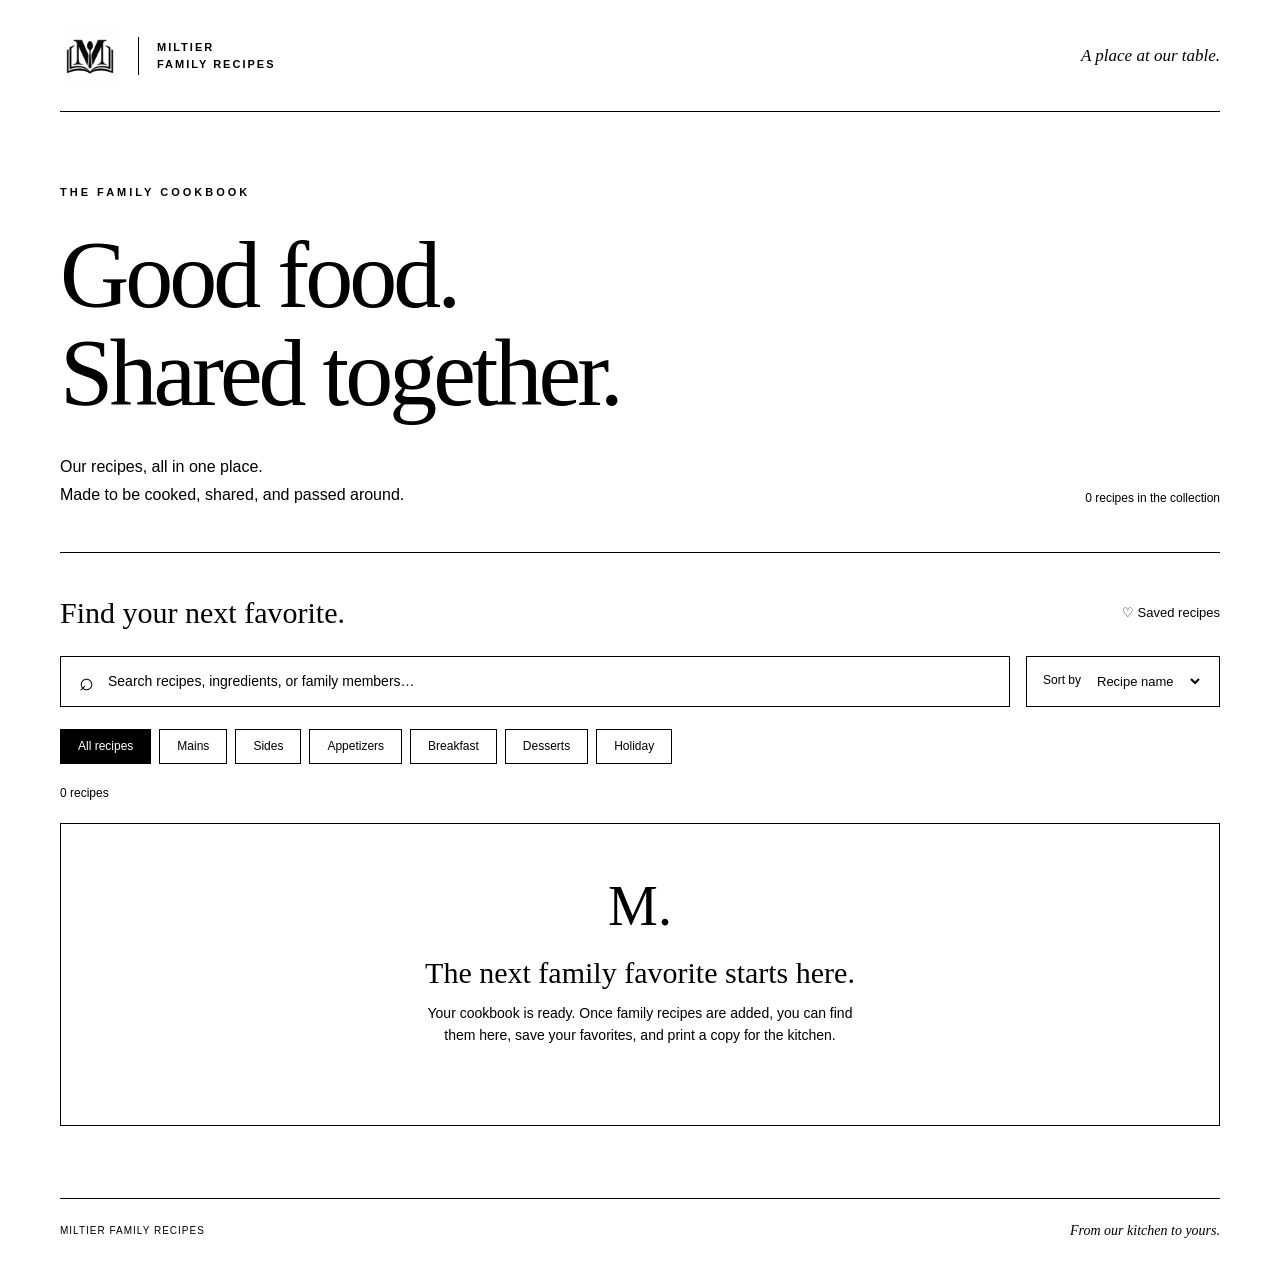
==== commit 33d8b854: "Add Miltier cookbook icon to the header" ====
--- a/index.html
+++ b/index.html
@@ -12,7 +12,7 @@
 </head>
 <body>
   <a class="skip" href="#recipes">Skip to recipes</a>
-  <header class="site-header"><a class="brand" href="./" aria-label="Miltier Family Recipes home">M<span class="brand-rule"></span><span>MILTIER<br>FAMILY RECIPES</span></a><span class="header-note">A place at our table.</span></header>
+  <header class="site-header"><a class="brand" href="./" aria-label="Miltier Family Recipes home"><img class="brand-icon" src="[data-uri]" alt="" width="60" height="60"><span class="brand-rule"></span><span>MILTIER<br>FAMILY RECIPES</span></a><span class="header-note">A place at our table.</span></header>
   <main>
     <section class="intro" aria-labelledby="page-title"><p class="eyebrow">THE FAMILY COOKBOOK</p><h1 id="page-title">Good food.<br>Shared together.</h1><div class="intro-bottom"><p>Our recipes, all in one place.<br>Made to be cooked, shared, and passed around.</p><span class="collection-count" id="total-count">0 recipes in the collection</span></div></section>
     <section id="recipes" class="collection" aria-label="Recipe collection">
--- a/styles.css
+++ b/styles.css
@@ -2,3 +2,6 @@
 @media(max-width:760px){.site-header,main,footer{width:calc(100% - 40px)}.site-header{min-height:90px}.header-note{font-size:14px}.intro{padding-top:48px}h1{letter-spacing:-2px}.intro-bottom{align-items:start;flex-direction:column;gap:20px}.collection-heading{align-items:start}h2{font-size:26px}.search-row{flex-direction:column}.sort{align-self:flex-start}.recipe-grid{grid-template-columns:repeat(2,minmax(0,1fr))}.recipe-card{padding:20px}.recipe-card h3{font-size:25px}dialog{padding:20px}.recipe-columns{grid-template-columns:1fr;gap:20px}.detail-title{font-size:36px}}
 @media(max-width:460px){.header-note{display:none}.recipe-grid{grid-template-columns:1fr}.collection-heading{flex-direction:column;gap:8px}.category{padding:7px 12px}.brand{font-size:44px}footer{flex-direction:column;gap:8px}.dialog-toolbar .button{padding:9px 12px}.intro-bottom p{font-size:14px}}
 @media print{@page{margin:0.65in}html,body{background:#fff!important;color:#000!important;font-size:11pt}body>*{display:none!important}body>dialog[open]{display:block!important;position:static;width:100%;max-width:none;height:auto;max-height:none;margin:0;padding:0;border:0;overflow:visible}dialog::backdrop{display:none}.dialog-toolbar,.serving-control{display:none!important}.print-servings{display:block;font-size:10pt}.detail-title{font-size:28pt}.detail-meta,.ingredients li,.directions,.detail-extras{font-size:10pt}.recipe-columns{grid-template-columns:1fr 1.6fr;gap:24pt}.recipe-columns h3,.detail-extras h3{font-size:16pt}h2,h3{break-after:avoid}.ingredients li,.directions li{break-inside:avoid}a{color:#000;text-decoration:none}}
+
+.brand-icon{display:block;width:60px;height:60px;object-fit:contain;flex-shrink:0}
+@media(max-width:460px){.brand-icon{width:50px;height:50px}}
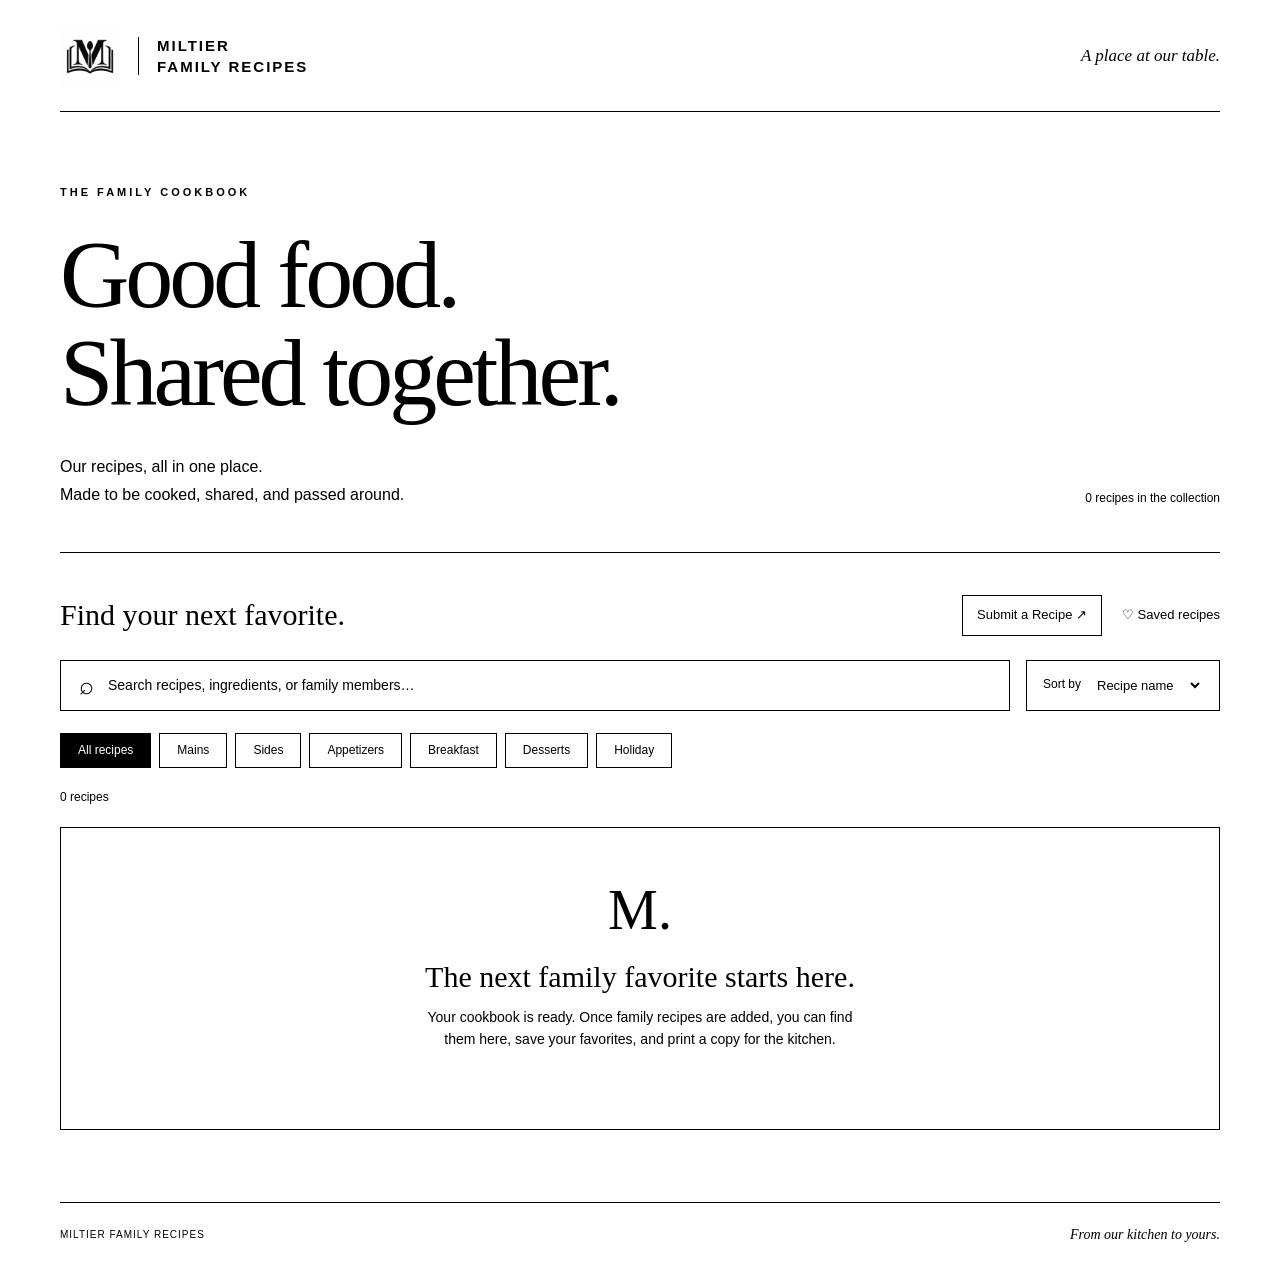
==== commit b92b5b98: "Add photo recipe submission form link" ====
--- a/index.html
+++ b/index.html
@@ -16,7 +16,7 @@
   <main>
     <section class="intro" aria-labelledby="page-title"><p class="eyebrow">THE FAMILY COOKBOOK</p><h1 id="page-title">Good food.<br>Shared together.</h1><div class="intro-bottom"><p>Our recipes, all in one place.<br>Made to be cooked, shared, and passed around.</p><span class="collection-count" id="total-count">0 recipes in the collection</span></div></section>
     <section id="recipes" class="collection" aria-label="Recipe collection">
-      <div class="collection-heading"><h2>Find your next favorite.</h2><button id="favorites" class="text-button" aria-pressed="false">♡ Saved recipes</button></div>
+      <div class="collection-heading"><h2>Find your next favorite.</h2><div class="collection-actions"><a class="submit-recipe" href="https://docs.google.com/forms/d/e/1FAIpQLSdc0iASJPHXt0c0Gay6_Ic0_1wfr_wWpl1ndDtgGXiyqnqJ7A/viewform" target="_blank" rel="noopener noreferrer">Submit a Recipe ↗<span class="sr-only"> (opens in a new tab; Google sign-in required)</span></a><button id="favorites" class="text-button" aria-pressed="false">♡ Saved recipes</button></div></div>
       <div class="search-row"><label class="search"><span aria-hidden="true">⌕</span><span class="sr-only">Search recipes, ingredients, or family members</span><input id="search" type="search" placeholder="Search recipes, ingredients, or family members…" autocomplete="off"></label><label class="sort"><span>Sort by</span><select id="sort"><option value="title">Recipe name</option><option value="source">Family member</option></select></label></div>
       <div class="categories" role="group" aria-label="Filter by category"></div>
       <p id="result-count" class="result-count" role="status" aria-live="polite"></p>
--- a/styles.css
+++ b/styles.css
@@ -1,7 +1,9 @@
-*{box-sizing:border-box}html{scroll-behavior:smooth}body{margin:0;background:#fff;color:#000;font-family:Arial,Helvetica,sans-serif;font-size:16px;line-height:1.6}button,input,select{font:inherit;color:inherit}button,a,input,select{-webkit-tap-highlight-color:transparent}button{cursor:pointer}a{color:inherit}button:focus-visible,a:focus-visible,input:focus-visible,select:focus-visible{outline:2px solid #000;outline-offset:5px}button{background:#fff}button:disabled{cursor:default}button:hover{ text-decoration:underline}h1,h2,h3,p{margin-top:0}.site-header,main,footer{width:min(1160px,calc(100% - 80px));margin:auto}.site-header{min-height:112px;display:flex;align-items:center;justify-content:space-between;border-bottom:1px solid #000}.brand{display:flex;align-items:center;gap:18px;text-decoration:none;font:52px Georgia,serif}.brand span:last-child{font:700 11px/1.5 Arial,sans-serif;letter-spacing:2px}.brand-rule{height:38px;width:1px;background:#000}.header-note{font:italic 17px Georgia,serif}.intro{padding:72px 0 44px;border-bottom:1px solid #000}.eyebrow{font-size:11px;letter-spacing:3px;font-weight:700;margin-bottom:24px}h1{font:clamp(54px,7.7vw,96px)/1.02 Georgia,'Times New Roman',serif;letter-spacing:-4px;margin-bottom:32px}.intro-bottom{display:flex;align-items:end;justify-content:space-between;gap:24px}.intro-bottom p{margin:0;line-height:1.7}.collection-count{font-size:12px;white-space:nowrap}.collection{padding:42px 0 72px;scroll-margin-top:24px}.collection-heading{display:flex;justify-content:space-between;gap:20px;align-items:center;margin-bottom:24px}h2{font:30px/1.2 Georgia,serif;margin:0}.text-button{border:0;padding:8px 0;font-size:13px}.text-button[aria-pressed=true]{font-weight:700;text-decoration:underline}.search-row{display:flex;gap:16px}.search{border:1px solid #000;display:flex;align-items:center;flex:1;gap:12px;padding:12px 18px}.search>span:first-child{font-size:25px;line-height:1}.search input{border:0;background:#fff;width:100%;min-width:0;font-size:14px;outline-offset:1px}.search input::placeholder{color:#000;opacity:1}.sort{display:flex;gap:12px;align-items:center;border:1px solid #000;padding:8px 16px;font-size:12px}.sort select{border:0;background:#fff;font-size:13px;max-width:160px}.categories{display:flex;flex-wrap:wrap;gap:8px;margin:22px 0 20px}.category{border:1px solid #000;border-radius:0;padding:7px 17px;font-size:12px}.category[aria-pressed=true]{background:#000;color:#fff}.result-count{font-size:12px;margin:20px 0}.recipe-grid{display:grid;grid-template-columns:repeat(3,minmax(0,1fr));gap:22px}.recipe-card{border:1px solid #000;display:flex;flex-direction:column;min-height:250px;padding:24px;position:relative}.card-category{font-size:10px;letter-spacing:2px;text-transform:uppercase;margin-bottom:22px;padding-right:32px}.recipe-card h3{font:28px/1.15 Georgia,serif;margin-bottom:12px}.card-open{border:0;padding:0;background:none;text-align:left;font:inherit}.card-open:after{content:'';position:absolute;inset:0}.card-source{font-size:13px;margin-bottom:30px}.card-meta{border-top:1px solid #000;padding-top:14px;display:flex;justify-content:space-between;gap:12px;margin-top:auto;font-size:11px}.save{position:absolute;right:18px;top:16px;z-index:1;border:0;font-size:24px;padding:0 6px;line-height:1.5}.empty{border:1px solid #000;text-align:center;padding:50px 24px 58px}.empty-mark{display:block;font:56px Georgia,serif;margin-bottom:18px}.empty h3{font:30px Georgia,serif;margin-bottom:12px}.empty p{max-width:440px;margin:0 auto 20px;font-size:14px}.button{background:#000;color:#fff;border:1px solid #000;padding:10px 20px;font-size:13px}.button:hover{background:#fff;color:#000}.empty[hidden],[hidden]{display:none!important}footer{border-top:1px solid #000;padding:24px 0 36px;display:flex;justify-content:space-between;gap:20px;font-size:10px;letter-spacing:1px}footer span:last-child{font:italic 14px Georgia,serif;letter-spacing:0}.sr-only{position:absolute;width:1px;height:1px;padding:0;overflow:hidden;clip:rect(0,0,0,0)}.skip{position:absolute;top:-80px;left:20px;background:#fff;padding:12px;z-index:5}.skip:focus{top:10px}dialog{width:min(900px,calc(100% - 32px));max-height:calc(100dvh - 32px);padding:32px 44px 44px;border:1px solid #000;color:#000;background:#fff}dialog::backdrop{background:rgb(0 0 0 / 65%)}body:has(dialog[open]){overflow:hidden}.dialog-toolbar{display:flex;align-items:center;justify-content:space-between;gap:16px;border-bottom:1px solid #000;padding-bottom:18px;margin-bottom:32px}.detail-title{font:44px/1.1 Georgia,serif;margin:12px 0 18px}.detail-meta{font-size:13px}.story{border-top:1px solid #000;padding-top:20px;white-space:pre-line}.serving-control{display:flex;gap:14px;align-items:center;margin:25px 0;font-size:14px}.serving-control input{width:76px;border:1px solid #000;padding:6px 8px;background:#fff}.recipe-columns{display:grid;grid-template-columns:1fr 1.5fr;gap:40px;border-top:1px solid #000;padding-top:24px}.recipe-columns h3,.detail-extras h3{font:24px Georgia,serif}.ingredients{list-style:none;padding:0}.ingredients li{border-bottom:1px solid #000;padding:10px 0;font-size:14px}.directions{padding-left:22px;font-size:14px}.directions li{padding-left:7px;margin-bottom:18px;white-space:pre-line}.detail-extras{border-top:1px solid #000;margin-top:24px;padding-top:24px;font-size:14px}.detail-extras h3{margin-bottom:12px}.detail-extras ul{padding-left:20px}.print-servings{display:none}
+*{box-sizing:border-box}html{scroll-behavior:smooth}body{margin:0;background:#fff;color:#000;font-family:Arial,Helvetica,sans-serif;font-size:16px;line-height:1.6}button,input,select{font:inherit;color:inherit}button,a,input,select{-webkit-tap-highlight-color:transparent}button{cursor:pointer}a{color:inherit}button:focus-visible,a:focus-visible,input:focus-visible,select:focus-visible{outline:2px solid #000;outline-offset:5px}button{background:#fff}button:disabled{cursor:default}button:hover{ text-decoration:underline}h1,h2,h3,p{margin-top:0}.site-header,main,footer{width:min(1160px,calc(100% - 80px));margin:auto}.site-header{min-height:112px;display:flex;align-items:center;justify-content:space-between;border-bottom:1px solid #000}.brand{display:flex;align-items:center;gap:18px;text-decoration:none;font:52px Georgia,serif}.brand span:last-child{font:700 15px/1.4 Arial,sans-serif;letter-spacing:2px}.brand-rule{height:38px;width:1px;background:#000}.header-note{font:italic 17px Georgia,serif}.intro{padding:72px 0 44px;border-bottom:1px solid #000}.eyebrow{font-size:11px;letter-spacing:3px;font-weight:700;margin-bottom:24px}h1{font:clamp(54px,7.7vw,96px)/1.02 Georgia,'Times New Roman',serif;letter-spacing:-4px;margin-bottom:32px}.intro-bottom{display:flex;align-items:end;justify-content:space-between;gap:24px}.intro-bottom p{margin:0;line-height:1.7}.collection-count{font-size:12px;white-space:nowrap}.collection{padding:42px 0 72px;scroll-margin-top:24px}.collection-heading{display:flex;justify-content:space-between;gap:20px;align-items:center;margin-bottom:24px}h2{font:30px/1.2 Georgia,serif;margin:0}.text-button{border:0;padding:8px 0;font-size:13px}.text-button[aria-pressed=true]{font-weight:700;text-decoration:underline}.search-row{display:flex;gap:16px}.search{border:1px solid #000;display:flex;align-items:center;flex:1;gap:12px;padding:12px 18px}.search>span:first-child{font-size:25px;line-height:1}.search input{border:0;background:#fff;width:100%;min-width:0;font-size:14px;outline-offset:1px}.search input::placeholder{color:#000;opacity:1}.sort{display:flex;gap:12px;align-items:center;border:1px solid #000;padding:8px 16px;font-size:12px}.sort select{border:0;background:#fff;font-size:13px;max-width:160px}.categories{display:flex;flex-wrap:wrap;gap:8px;margin:22px 0 20px}.category{border:1px solid #000;border-radius:0;padding:7px 17px;font-size:12px}.category[aria-pressed=true]{background:#000;color:#fff}.result-count{font-size:12px;margin:20px 0}.recipe-grid{display:grid;grid-template-columns:repeat(3,minmax(0,1fr));gap:22px}.recipe-card{border:1px solid #000;display:flex;flex-direction:column;min-height:250px;padding:24px;position:relative}.card-category{font-size:10px;letter-spacing:2px;text-transform:uppercase;margin-bottom:22px;padding-right:32px}.recipe-card h3{font:28px/1.15 Georgia,serif;margin-bottom:12px}.card-open{border:0;padding:0;background:none;text-align:left;font:inherit}.card-open:after{content:'';position:absolute;inset:0}.card-source{font-size:13px;margin-bottom:30px}.card-meta{border-top:1px solid #000;padding-top:14px;display:flex;justify-content:space-between;gap:12px;margin-top:auto;font-size:11px}.save{position:absolute;right:18px;top:16px;z-index:1;border:0;font-size:24px;padding:0 6px;line-height:1.5}.empty{border:1px solid #000;text-align:center;padding:50px 24px 58px}.empty-mark{display:block;font:56px Georgia,serif;margin-bottom:18px}.empty h3{font:30px Georgia,serif;margin-bottom:12px}.empty p{max-width:440px;margin:0 auto 20px;font-size:14px}.button{background:#000;color:#fff;border:1px solid #000;padding:10px 20px;font-size:13px}.button:hover{background:#fff;color:#000}.empty[hidden],[hidden]{display:none!important}footer{border-top:1px solid #000;padding:24px 0 36px;display:flex;justify-content:space-between;gap:20px;font-size:10px;letter-spacing:1px}footer span:last-child{font:italic 14px Georgia,serif;letter-spacing:0}.sr-only{position:absolute;width:1px;height:1px;padding:0;overflow:hidden;clip:rect(0,0,0,0)}.skip{position:absolute;top:-80px;left:20px;background:#fff;padding:12px;z-index:5}.skip:focus{top:10px}dialog{width:min(900px,calc(100% - 32px));max-height:calc(100dvh - 32px);padding:32px 44px 44px;border:1px solid #000;color:#000;background:#fff}dialog::backdrop{background:rgb(0 0 0 / 65%)}body:has(dialog[open]){overflow:hidden}.dialog-toolbar{display:flex;align-items:center;justify-content:space-between;gap:16px;border-bottom:1px solid #000;padding-bottom:18px;margin-bottom:32px}.detail-title{font:44px/1.1 Georgia,serif;margin:12px 0 18px}.detail-meta{font-size:13px}.story{border-top:1px solid #000;padding-top:20px;white-space:pre-line}.serving-control{display:flex;gap:14px;align-items:center;margin:25px 0;font-size:14px}.serving-control input{width:76px;border:1px solid #000;padding:6px 8px;background:#fff}.recipe-columns{display:grid;grid-template-columns:1fr 1.5fr;gap:40px;border-top:1px solid #000;padding-top:24px}.recipe-columns h3,.detail-extras h3{font:24px Georgia,serif}.ingredients{list-style:none;padding:0}.ingredients li{border-bottom:1px solid #000;padding:10px 0;font-size:14px}.directions{padding-left:22px;font-size:14px}.directions li{padding-left:7px;margin-bottom:18px;white-space:pre-line}.detail-extras{border-top:1px solid #000;margin-top:24px;padding-top:24px;font-size:14px}.detail-extras h3{margin-bottom:12px}.detail-extras ul{padding-left:20px}.print-servings{display:none}
 @media(max-width:760px){.site-header,main,footer{width:calc(100% - 40px)}.site-header{min-height:90px}.header-note{font-size:14px}.intro{padding-top:48px}h1{letter-spacing:-2px}.intro-bottom{align-items:start;flex-direction:column;gap:20px}.collection-heading{align-items:start}h2{font-size:26px}.search-row{flex-direction:column}.sort{align-self:flex-start}.recipe-grid{grid-template-columns:repeat(2,minmax(0,1fr))}.recipe-card{padding:20px}.recipe-card h3{font-size:25px}dialog{padding:20px}.recipe-columns{grid-template-columns:1fr;gap:20px}.detail-title{font-size:36px}}
 @media(max-width:460px){.header-note{display:none}.recipe-grid{grid-template-columns:1fr}.collection-heading{flex-direction:column;gap:8px}.category{padding:7px 12px}.brand{font-size:44px}footer{flex-direction:column;gap:8px}.dialog-toolbar .button{padding:9px 12px}.intro-bottom p{font-size:14px}}
 @media print{@page{margin:0.65in}html,body{background:#fff!important;color:#000!important;font-size:11pt}body>*{display:none!important}body>dialog[open]{display:block!important;position:static;width:100%;max-width:none;height:auto;max-height:none;margin:0;padding:0;border:0;overflow:visible}dialog::backdrop{display:none}.dialog-toolbar,.serving-control{display:none!important}.print-servings{display:block;font-size:10pt}.detail-title{font-size:28pt}.detail-meta,.ingredients li,.directions,.detail-extras{font-size:10pt}.recipe-columns{grid-template-columns:1fr 1.6fr;gap:24pt}.recipe-columns h3,.detail-extras h3{font-size:16pt}h2,h3{break-after:avoid}.ingredients li,.directions li{break-inside:avoid}a{color:#000;text-decoration:none}}
 
 .brand-icon{display:block;width:60px;height:60px;object-fit:contain;flex-shrink:0}
 @media(max-width:460px){.brand-icon{width:50px;height:50px}}
+
+.collection-actions{display:flex;align-items:center;gap:20px;flex-wrap:wrap}.submit-recipe{display:inline-block;border:1px solid #000;background:#fff;color:#000;text-decoration:none;padding:9px 14px;font-size:13px;white-space:nowrap}.submit-recipe:hover{background:#000;color:#fff}@media(max-width:760px){.collection-heading{flex-wrap:wrap}.collection-actions{gap:16px}}
